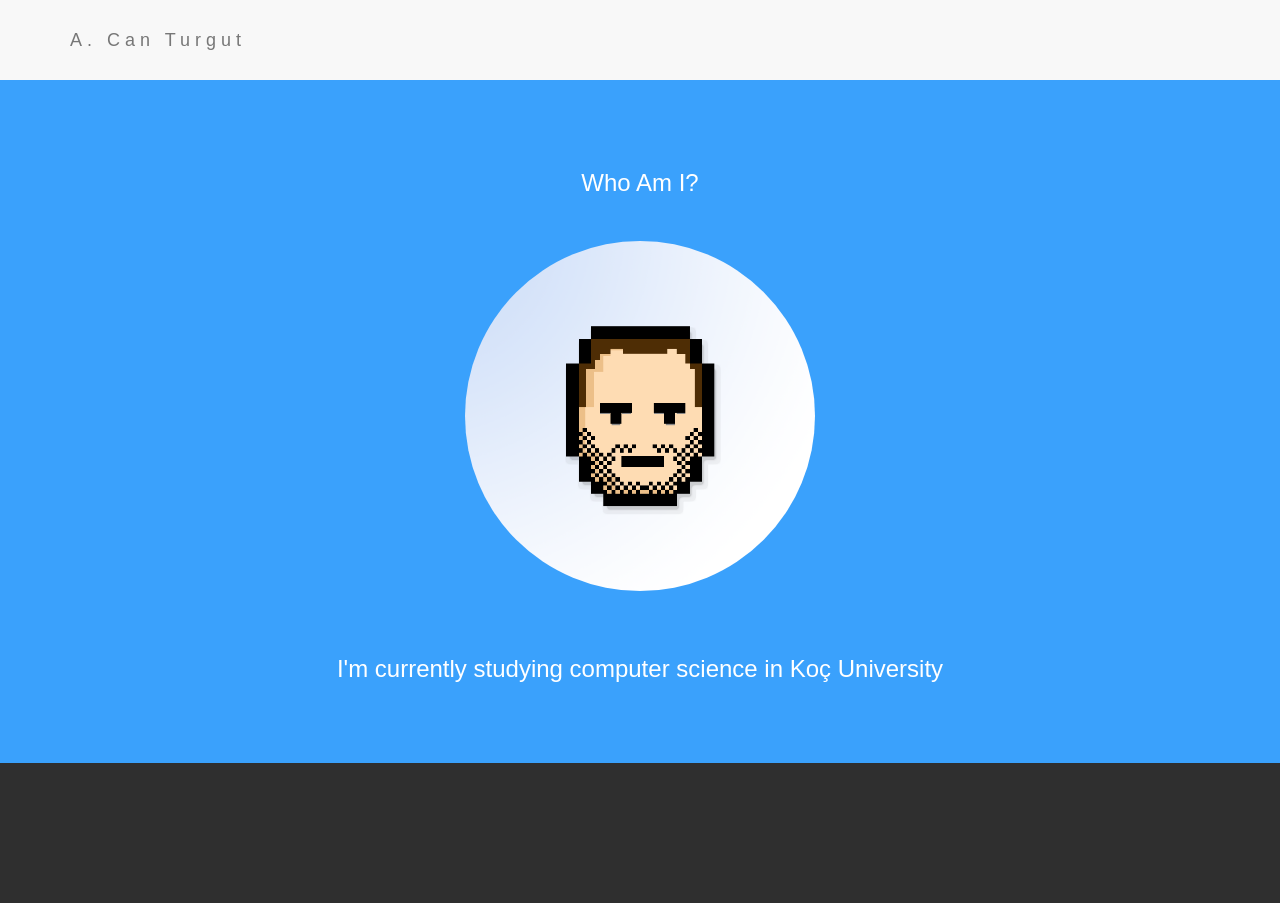
==== index.html @ 88ddf680 "init" ====
<!DOCTYPE html>
<html lang="en">
<head>

  <title>A. Can Turgut</title>
  <meta charset="utf-8">
  <meta name="viewport" content="width=device-width, initial-scale=1">
  <link rel="stylesheet" href="https://maxcdn.bootstrapcdn.com/bootstrap/3.3.7/css/bootstrap.min.css">
  <link rel="stylesheet" href="style.css">
  
  <script src="https://ajax.googleapis.com/ajax/libs/jquery/3.2.1/jquery.min.js"></script>
  <script src="https://maxcdn.bootstrapcdn.com/bootstrap/3.3.7/js/bootstrap.min.js"></script>
</head>
<body>

<nav class="navbar navbar-default">
  <div class="container">
    <div class="navbar-header">
      <button type="button" class="navbar-toggle" data-toggle="collapse" data-target="#myNavbar">
        <span class="icon-bar"></span>
        <span class="icon-bar"></span>
        <span class="icon-bar"></span>
      </button>
      <a class="navbar-brand" href="#">A. Can Turgut</a>
    </div>
    <div class="collapse navbar-collapse" id="myNavbar">
      <ul class="nav navbar-nav navbar-right">

      </ul>
    </div>
  </div>
</nav>


<div class="container-fluid bg-1 text-center">
  <h3 class="margin">Who Am I?</h3>
  <img src="acanturgut.png" class="img-responsive img-circle margin" style="display:inline" alt="Me" width="350" height="350">
  <h3>I'm currently studying computer science in Koç University</h3>
</div>

<footer class="container-fluid bg-4 text-center">

</footer>

</body>
</html>
---- style.css ----
body {

    line-height: 1.8;
    color: #f5f6f7;
}
p {font-size: 16px;}
.margin {margin-bottom: 45px;}
.bg-1 {
    background-color: #3aa1fc;
    color: #ffffff;
}


.bg-3 {
    background-color: #ffffff; /* White */
    color: #555555;
}
.bg-4 {
    background-color: #2f2f2f; /* Black Gray */
    color: #fff;
}
.container-fluid {
    padding-top: 70px;
    padding-bottom: 70px;
}
.navbar {
    padding-top: 15px;
    padding-bottom: 15px;
    border: 0;
    border-radius: 0;
    margin-bottom: 0;
    font-size: 12px;
    letter-spacing: 5px;
}
.navbar-nav  li a:hover {
    color: #3aa1fc !important;
}
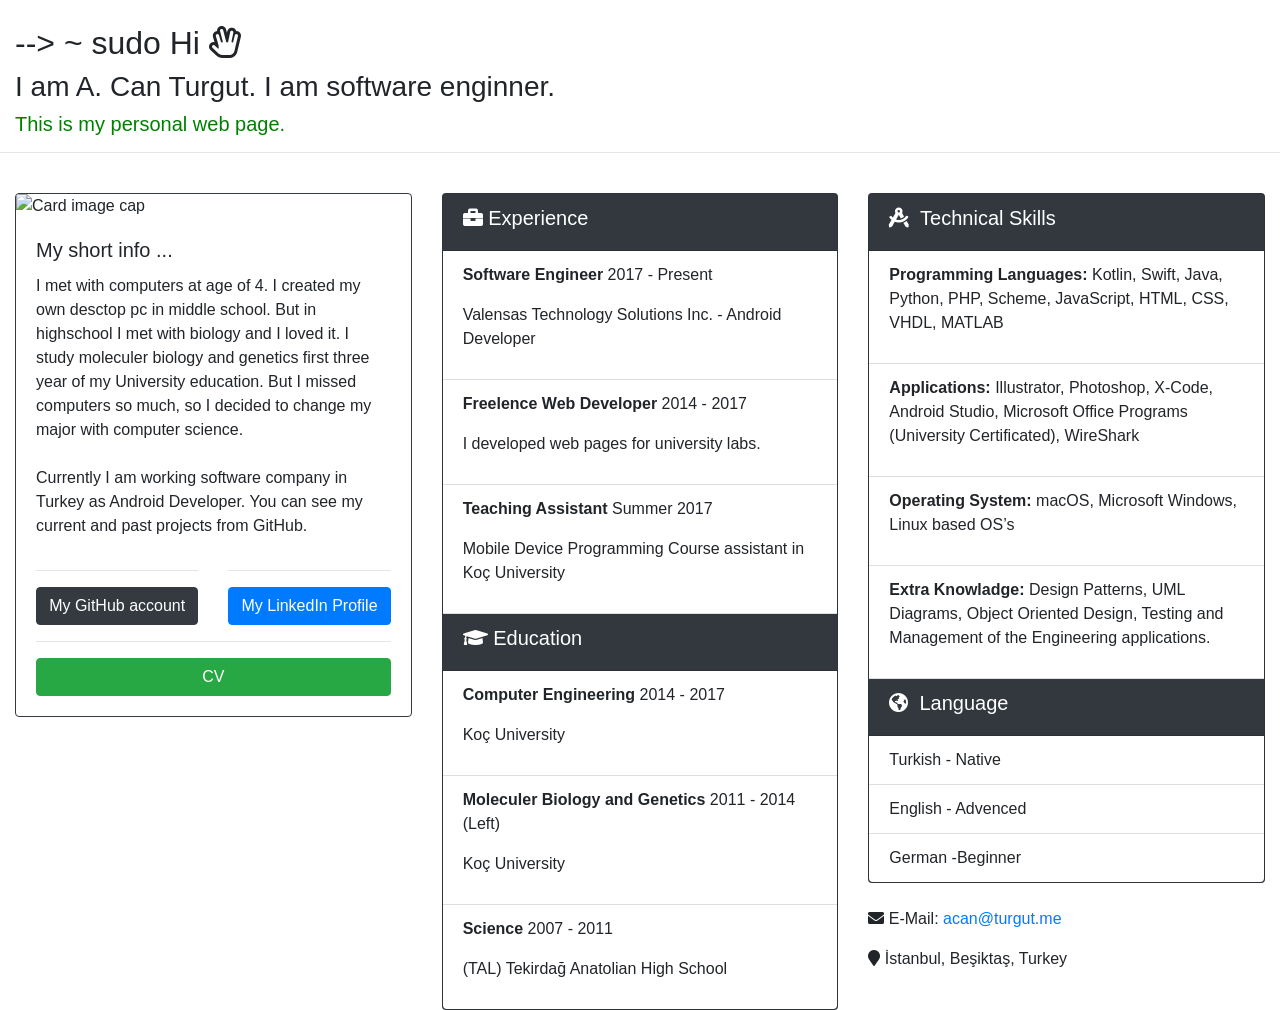
==== commit 1cee6709: "reinstall" ====
--- a/index.html
+++ b/index.html
@@ -1,46 +1,171 @@
-<!DOCTYPE html>
+<!doctype html>
 <html lang="en">
+
 <head>
+    <title>A. Can Turgut</title>
+    <!-- Required meta tags -->
+    <meta charset="utf-8">
+    <meta name="viewport" content="width=device-width, initial-scale=1, shrink-to-fit=no">
 
-  <title>A. Can Turgut</title>
-  <meta charset="utf-8">
-  <meta name="viewport" content="width=device-width, initial-scale=1">
-  <link rel="stylesheet" href="https://maxcdn.bootstrapcdn.com/bootstrap/3.3.7/css/bootstrap.min.css">
-  <link rel="stylesheet" href="style.css">
-  
-  <script src="https://ajax.googleapis.com/ajax/libs/jquery/3.2.1/jquery.min.js"></script>
-  <script src="https://maxcdn.bootstrapcdn.com/bootstrap/3.3.7/js/bootstrap.min.js"></script>
+    <!-- Bootstrap CSS -->
+    <link rel="stylesheet" href="https://stackpath.bootstrapcdn.com/bootstrap/4.1.2/css/bootstrap.min.css" integrity="sha384-Smlep5jCw/wG7hdkwQ/Z5nLIefveQRIY9nfy6xoR1uRYBtpZgI6339F5dgvm/e9B"
+        crossorigin="anonymous">
+
+    <!-- Optional JavaScript -->
+    <!-- jQuery first, then Popper.js, then Bootstrap JS -->
+    <script src="https://code.jquery.com/jquery-3.3.1.slim.min.js" integrity="sha384-q8i/X+965DzO0rT7abK41JStQIAqVgRVzpbzo5smXKp4YfRvH+8abtTE1Pi6jizo"
+        crossorigin="anonymous"></script>
+    <script src="https://cdnjs.cloudflare.com/ajax/libs/popper.js/1.14.3/umd/popper.min.js" integrity="sha384-ZMP7rVo3mIykV+2+9J3UJ46jBk0WLaUAdn689aCwoqbBJiSnjAK/l8WvCWPIPm49"
+        crossorigin="anonymous"></script>
+    <script src="https://stackpath.bootstrapcdn.com/bootstrap/4.1.2/js/bootstrap.min.js" integrity="sha384-o+RDsa0aLu++PJvFqy8fFScvbHFLtbvScb8AjopnFD+iEQ7wo/CG0xlczd+2O/em"
+        crossorigin="anonymous"></script>
+
+    <link rel="stylesheet" href="https://use.fontawesome.com/releases/v5.3.1/css/all.css" integrity="sha384-mzrmE5qonljUremFsqc01SB46JvROS7bZs3IO2EmfFsd15uHvIt+Y8vEf7N7fWAU"
+        crossorigin="anonymous">
 </head>
 <body>
+    <div class="container-fluid">
+        <br>
+        <h2> --> ~ sudo Hi <i class="far fa-hand-spock"></i> </h2>
+        <h3>I am A. Can Turgut. I am software enginner.</h3>
+        <h5 style="color:green">This is my personal web page.</h5>
+    </div>
+    <hr>
+    <div class="container-fluid">
+        <div class="row">
+            <div class="col-sm">
+                <br>
+                <div class="card border-dark ">
+                    <img class="card-img-top" src="source/images/pp.JPG" alt="Card image cap">
+                    <div class="card-body">
+                        <h5 class="card-title">My short info ...</h5>
+                        <p class="card-text">I met with computers at age of 4. I created my own desctop pc in middle school.
+                            But in highschool I met with biology and I loved it. I study moleculer biology and genetics first
+                            three year of my University education. But I missed computers so much, so I decided to change
+                            my major with computer science.
+                            <br>
+                            <br> Currently I am working software company in Turkey as Android Developer. You can see my current
+                            and past projects from GitHub. </p>
+                        </a>
+                        
 
-<nav class="navbar navbar-default">
-  <div class="container">
-    <div class="navbar-header">
-      <button type="button" class="navbar-toggle" data-toggle="collapse" data-target="#myNavbar">
-        <span class="icon-bar"></span>
-        <span class="icon-bar"></span>
-        <span class="icon-bar"></span>
-      </button>
-      <a class="navbar-brand" href="#">A. Can Turgut</a>
-    </div>
-    <div class="collapse navbar-collapse" id="myNavbar">
-      <ul class="nav navbar-nav navbar-right">
-
-      </ul>
-    </div>
-  </div>
-</nav>
+                        <div class="row">
+                            
 
 
-<div class="container-fluid bg-1 text-center">
-  <h3 class="margin">Who Am I?</h3>
-  <img src="acanturgut.png" class="img-responsive img-circle margin" style="display:inline" alt="Me" width="350" height="350">
-  <h3>I'm currently studying computer science in Koç University</h3>
-</div>
+                                <div class="col-sm">
+                                    <center>
+                                        <hr>
+                                        <a target="_blank" href="https://github.com/acanturgut" class="btn btn-dark btn-block">My GitHub account</a>
 
-<footer class="container-fluid bg-4 text-center">
+                                    </center>
+                                </div>
 
-</footer>
 
+                                <div class="col-sm">
+                                    <center>
+                                        <hr>
+                                        <a target="_blank" href="https://www.linkedin.com/in/ahmet-can-turgut-813a7b75/" class="btn btn-primary btn-block">My LinkedIn Profile</a>
+                                    </center>
+                                </div>
+
+                                <div class="col-sm">
+                                        <center>
+                                        <hr>
+                                        <a target="_blank" href="source/documents/cv/ahmet_can_turgut_cv_eng.pdf" class="btn btn-success btn-block">CV</a>
+                                            </center>
+                                    </div>
+                              </div>
+
+                        
+                        
+                        
+                    </div>
+                </div>
+            </div>
+            <div class="col-sm">
+                <br>
+                <div class="card  bg-dark ">
+                    <div class="card-header">
+                        <h5 style="color: white"> <i class="fas fa-briefcase"></i>&nbsp;Experience </h5>
+                    </div>
+                    <ul class="list-group list-group-flush">
+                        <li class="list-group-item">
+                            <p> <b>Software Engineer</b> 2017 - Present </p>
+                            <p>Valensas Technology Solutions Inc. - Android Developer</p>
+                        </li>
+                        <li class="list-group-item">
+                            <p><b>Freelence Web Developer</b> 2014 - 2017 </p>
+                            <p>I developed web pages for university labs.</p>
+                        </li>
+                        <li class="list-group-item">
+                            <p> <b> Teaching Assistant </b> Summer 2017</p>
+                            <p> Mobile Device Programming Course assistant in Koç University</p>
+                        </li>
+                    </ul>
+                    <div class="card-header">
+                        <h5 style="color: white"> <i class="fas fa-graduation-cap"></i>&nbsp;Education </h5>
+                    </div>
+                    <ul class="list-group list-group-flush">
+                        <li class="list-group-item">
+                            <p> <b>Computer Engineering</b> 2014 - 2017 </p>
+                            <p>Koç University</p>
+                        </li>
+                        <li class="list-group-item">
+                            <p><b>Moleculer Biology and Genetics</b> 2011 - 2014 (Left) </p>
+                            <p>Koç University</p>
+                        </li>
+                        <li class="list-group-item">
+                            <p> <b> Science </b> 2007 - 2011</p>
+                            <p> (TAL) Tekirdağ Anatolian High School</p>
+                        </li>
+                    </ul>
+                </div>
+            </div>
+            <div class="col-sm">
+                <br>
+                <div class="card  bg-dark ">
+                    <div class="card-header">
+                        <h5 style="color: white"> <i class="fas fa-drafting-compass"></i> &nbsp;Technical Skills </h5>
+                    </div>
+                    <ul class="list-group list-group-flush">
+                        <li class="list-group-item">
+                            <p> <b>Programming Languages:</b> Kotlin, Swift, Java, Python, PHP, Scheme, JavaScript, HTML,
+                                CSS, VHDL, MATLAB </p>
+                        </li>
+                        <li class="list-group-item">
+                            <p><b>Applications:</b> Illustrator, Photoshop, X-Code, Android Studio, Microsoft Office Programs
+                                (University Certificated), WireShark</p>
+                        </li>
+                        <li class="list-group-item">
+                            <p> <b>Operating System:</b> macOS, Microsoft Windows, Linux based OS’s </p>
+                        </li>
+                        <li class="list-group-item">
+                            <p> <b>Extra Knowladge:</b> Design Patterns, UML Diagrams, Object Oriented Design, Testing and
+                                Management of the Engineering applications. </p>
+                        </li>
+                    </ul>
+                    <div class="card-header">
+                        <h5 style="color: white"> <i class="fas fa-globe-americas"></i> &nbsp;Language </h5>
+                    </div>
+                    <ul class="list-group list-group-flush">
+                        <li class="list-group-item">
+                            Turkish - Native
+                        </li>
+                        <li class="list-group-item">
+                            English - Advenced
+                        </li>
+                        <li class="list-group-item">
+                            German -Beginner
+                        </li>
+                    </ul>
+                </div>
+                <br>
+                <p><i class="fas fa-envelope"></i> E-Mail: <a href="href=" mailto:acan@turgut.me?Subject=Hello%20Can
+                        " target="_top ""> acan@turgut.me </a> </p>
+                <p><i class="fas fa-map-marker"></i> İstanbul, Beşiktaş, Turkey </p>
+            </div>
+        </div>
+    </div>
 </body>
-</html>
+</html>
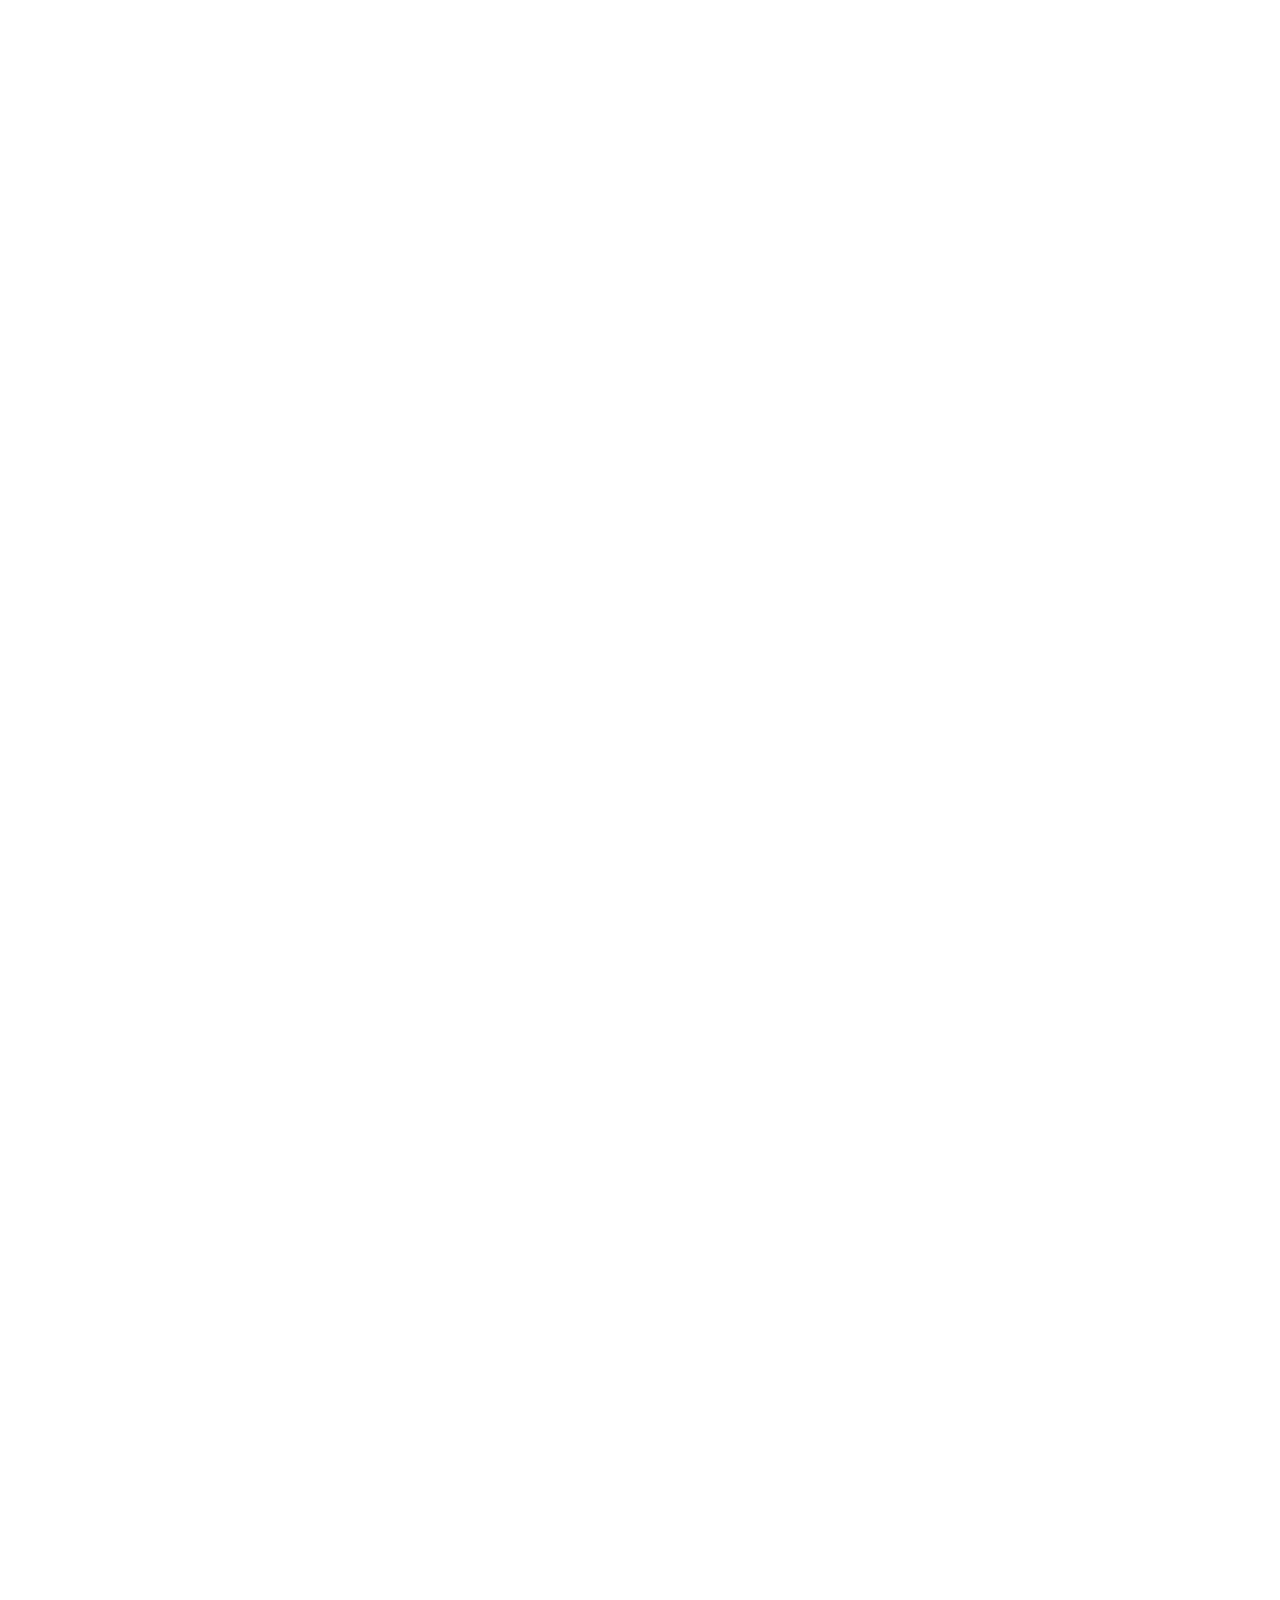
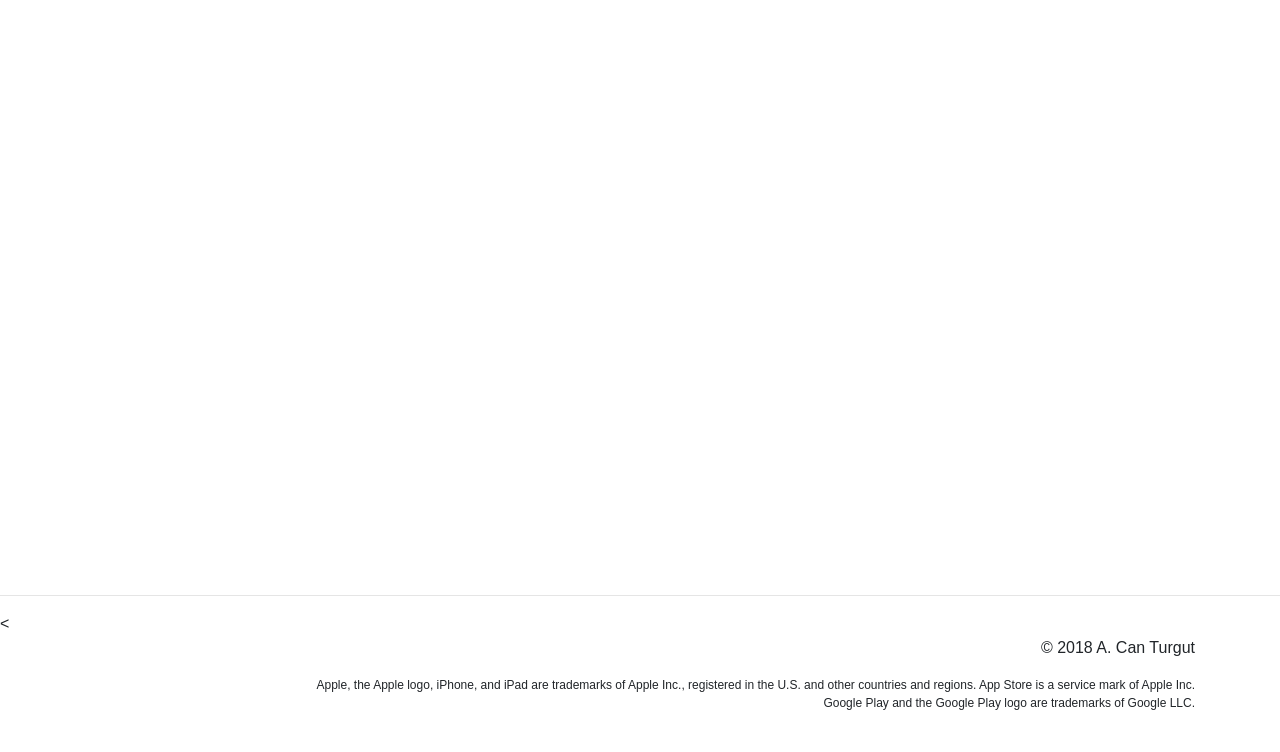
==== commit de4da689: "update" ====
--- a/index.html
+++ b/index.html
@@ -7,14 +7,11 @@
     <meta charset="utf-8">
     <meta name="viewport" content="width=device-width, initial-scale=1, shrink-to-fit=no">
 
-    <!-- Bootstrap CSS -->
     <link rel="stylesheet" href="https://stackpath.bootstrapcdn.com/bootstrap/4.1.2/css/bootstrap.min.css" integrity="sha384-Smlep5jCw/wG7hdkwQ/Z5nLIefveQRIY9nfy6xoR1uRYBtpZgI6339F5dgvm/e9B"
         crossorigin="anonymous">
 
-    <!-- Optional JavaScript -->
-    <!-- jQuery first, then Popper.js, then Bootstrap JS -->
-    <script src="https://code.jquery.com/jquery-3.3.1.slim.min.js" integrity="sha384-q8i/X+965DzO0rT7abK41JStQIAqVgRVzpbzo5smXKp4YfRvH+8abtTE1Pi6jizo"
-        crossorigin="anonymous"></script>
+    <script src="source/js/external_libraries/typed.min.js"></script>
+
     <script src="https://cdnjs.cloudflare.com/ajax/libs/popper.js/1.14.3/umd/popper.min.js" integrity="sha384-ZMP7rVo3mIykV+2+9J3UJ46jBk0WLaUAdn689aCwoqbBJiSnjAK/l8WvCWPIPm49"
         crossorigin="anonymous"></script>
     <script src="https://stackpath.bootstrapcdn.com/bootstrap/4.1.2/js/bootstrap.min.js" integrity="sha384-o+RDsa0aLu++PJvFqy8fFScvbHFLtbvScb8AjopnFD+iEQ7wo/CG0xlczd+2O/em"
@@ -22,68 +19,174 @@
 
     <link rel="stylesheet" href="https://use.fontawesome.com/releases/v5.3.1/css/all.css" integrity="sha384-mzrmE5qonljUremFsqc01SB46JvROS7bZs3IO2EmfFsd15uHvIt+Y8vEf7N7fWAU"
         crossorigin="anonymous">
+
+    <script src="https://code.jquery.com/jquery-3.3.1.slim.min.js" integrity="sha384-q8i/X+965DzO0rT7abK41JStQIAqVgRVzpbzo5smXKp4YfRvH+8abtTE1Pi6jizo"
+        crossorigin="anonymous"></script>
 </head>
+
 <body>
     <div class="container-fluid">
         <br>
-        <h2> --> ~ sudo Hi <i class="far fa-hand-spock"></i> </h2>
-        <h3>I am A. Can Turgut. I am software enginner.</h3>
-        <h5 style="color:green">This is my personal web page.</h5>
+        <a style="font-size: 30px" class="terminalist"></a>
+        <hr style="visibility: hidden" id="sub-content0">
+        <div class="row">
+            <div class="col-md">
+                <a style="font-size: 40px" class="terminalist2"></a>
+                <h5 style="visibility: hidden" id="sub-content1" style="color:green">This is my personal web page</h5>
+                <br>
+            </div>
+            <div class="col-md">
+                <div style="visibility: hidden" class="float-right" id="sub-content2">
+                    <p><i class="fas fa-envelope"></i> E-Mail: <a href="mailto:acan@turgut.me?Subject=Hello%20Can" target="_top">
+                        acan@turgut.me </a> </p>
+                    <p><i class="fas fa-map-marker"></i> İstanbul, Beşiktaş, Turkey </p>
+
+                </div>
+            </div>
+        </div>
+
     </div>
-    <hr>
-    <div class="container-fluid">
+
+    <div style="visibility: hidden" class="container-fluid" id="main-content">
+
+        <hr>
         <div class="row">
-            <div class="col-sm">
+            <div class="col-md">
                 <br>
                 <div class="card border-dark ">
                     <img class="card-img-top" src="source/images/pp.JPG" alt="Card image cap">
                     <div class="card-body">
-                        <h5 class="card-title">My short info ...</h5>
-                        <p class="card-text">I met with computers at age of 4. I created my own desctop pc in middle school.
-                            But in highschool I met with biology and I loved it. I study moleculer biology and genetics first
-                            three year of my University education. But I missed computers so much, so I decided to change
-                            my major with computer science.
-                            <br>
-                            <br> Currently I am working software company in Turkey as Android Developer. You can see my current
-                            and past projects from GitHub. </p>
+                        <h5 class="card-title">Here is my short info..</h5>
+                        <p class="card-text">
+                            I always have an interest in computers. I met with computers at the age of 4. I built myself a desktop personal computer
+                            at the age of 13. But in high school, I met biology and I loved it. I study molecular biology
+                            and genetics at first and studied until the end of the third year of my University education.
+                            But my passion for computer technologies was remarkable, even then I decided to start over computer
+                            engineering and changed my major.
+                            <br><br>While I was about to finish university, I developed testicular self-examination mobile
+                            application as an interdisciplinary project between medicine and information technologies. This
+                            project aims to create awareness about testicular cancer.
+                            <br><br>Today, this project is an ongoing TUBITAK (Scientific and Technological Research Council
+                            of Turkey) project.
+                            <br><br> You can find project details from <a href="https://testissagligi.ku.edu.tr"> here</a>.
+                            <br><br>Currently, I am working at the software company which is Valensas Computer Solutions
+                            Inc., as a mobile application developer.
+                            <br><br>Here you may find my current and past projects at my GitHub account.
+                        </p>
                         </a>
-                        
-
                         <div class="row">
-                            
-
-
-                                <div class="col-sm">
-                                    <center>
-                                        <hr>
-                                        <a target="_blank" href="https://github.com/acanturgut" class="btn btn-dark btn-block">My GitHub account</a>
-
-                                    </center>
-                                </div>
-
-
-                                <div class="col-sm">
-                                    <center>
-                                        <hr>
-                                        <a target="_blank" href="https://www.linkedin.com/in/ahmet-can-turgut-813a7b75/" class="btn btn-primary btn-block">My LinkedIn Profile</a>
-                                    </center>
-                                </div>
-
-                                <div class="col-sm">
-                                        <center>
-                                        <hr>
-                                        <a target="_blank" href="source/documents/cv/ahmet_can_turgut_cv_eng.pdf" class="btn btn-success btn-block">CV</a>
-                                            </center>
-                                    </div>
-                              </div>
-
-                        
-                        
-                        
-                    </div>
-                </div>
-            </div>
-            <div class="col-sm">
+                            <div class="col-sm">
+                                <center>
+                                    <hr>
+                                    <a target="_blank" href="https://github.com/acanturgut" class="btn btn-dark btn-block">My
+                                        GitHub Account</a>
+                                </center>
+                            </div>
+                            <div class="col-sm">
+                                <center>
+                                    <hr>
+                                    <a target="_blank" href="https://www.linkedin.com/in/ahmet-can-turgut-813a7b75/" class="btn btn-secondary btn-block">My
+                                        LinkedIn Profile</a>
+                                </center>
+                            </div>
+                            <div class="col-sm">
+                                <center>
+                                    <hr>
+                                    <a target="_blank" href="source/documents/cv/ahmet_can_turgut_cv_eng.pdf" class="btn btn-dark btn-block">My CV</a>
+                                </center>
+                            </div>
+                        </div>
+                    </div>
+                </div>
+            </div>
+            <div class="col-md">
+                <br>
+                <div class="card  bg-dark ">
+                    <div class="card-header">
+                        <h5 style="color: white"> <i class="fas fa-graduation-cap"></i>&nbsp;Education </h5>
+                    </div>
+                    <ul class="list-group list-group-flush">
+                        <li class="list-group-item">
+                            <p> <b>Computer Engineering</b> 2014 - 2017 </p>
+                            <p>Koç University, Bachelor of Science</p>
+                        </li>
+                        <li class="list-group-item">
+                            <p><b>Moleculer Biology and Genetics</b> 2011 - 2014 (Left) </p>
+                            <p>Koç University</p>
+                        </li>
+                        <li class="list-group-item">
+                            <p> <b> Science </b> 2007 - 2011</p>
+                            <p> (TAL) Tekirdağ Anatolian High School</p>
+                        </li>
+                    </ul>
+                </div>
+                <br>
+                <div class="card  bg-dark ">
+                    <div class="card-header">
+                        <h5 style="color: white"> <i class="fas fa-project-diagram"></i>&nbsp;Selected Projects </h5>
+                    </div>
+                    <ul class="list-group list-group-flush">
+                            <li class="list-group-item">
+
+                                   
+
+                                    <p><b>Rasyonel App - Rasyonel</b> 2018</p>
+
+                                    
+
+                                    <img style="border: solid 1px; border-radius: 16px 16px 16px 16px;" height="100" src="source/images/rasyonel_brand.png">
+
+                                    <br>
+                                    <br>
+
+                                    <p>Purpose of this project is creating tracking application for Turkish multiple choice exams.
+                                        <br><br>
+                                            **This app was honored as 1st educational top paid app in App store and Google Play Store at October 2018.
+                                    </p>
+
+                                    <p>For project web site click <a href="https://rasyonelapp.com"> here</a> </p>
+
+                                    <a href="https://itunes.apple.com/tr/app/rasyonel/id1435733479?mt=8">
+                                        <input height="40" type="image" src="source/images/app_store_logo.png"/>
+                                    </a>
+                                    <a href="https://play.google.com/store/apps/details?id=rasyonel.android.rasyonel.com.rasyonel">
+                                        <input height="40" type="image" src="source/images/google_play_store_logo.png"/>
+                                    </a>
+
+                                </li>
+                        <li class="list-group-item">
+                            <p><b>TFXTarget​ - Valensas Technology Solutions Inc.</b> 2017 </p>
+                            <p>TFXTARGET is designed to make your foreign exchange and precious metal trades in a most comfortable
+                                way. The application has many functions which enables simultaneous monitoring and trading
+                                of world foreign exchange and precious metals such as Gold and silver for 5 days and 24 hours.
+                                You can place orders in the currency you specify, or you can do instant trades with market
+                                rates. I worked in this project as an Android developer.
+                            </p>
+                        </li>
+                        <li class="list-group-item">
+                            <p><b>Testisim​ - Koç University </b> Spring 2017</p>
+
+                            <img style="border: solid 1px; border-radius: 16px 16px 16px 16px;" height="100" src="source/images/testisim_brand.png">
+
+<br><br>
+
+                            <p>This project aims to development of web and mobile environment for man health care which targets
+                                to make awareness about testicular cancer. With this platform, users can control themselves
+                                to determine if they have any symptoms regarding their genital areas. They will be asked
+                                to do some Testicular self-examination periodically, and they will be warned via different
+                                channels such as push-notifications, e-mails... etc. Additionally, they may be advised a
+                                doctor visit with showing closest medical care centers. This project also provides user interface
+                                for the doctors for submitting their latest researches or announcements. Users can fallow
+                                latest news about testicular cancer related topics. This project will be developed for mobile
+                                android and iOS devices and web platforms. In this project both user interface side and server
+                                side will be implemented.</p>
+
+                              <p> You can access project web site from<a href="https://testissagligi.ku.edu.tr"> here</a>. </p> 
+                        </li>
+                    </ul>
+                </div>
+            </div>
+            <div class="col-md">
                 <br>
                 <div class="card  bg-dark ">
                     <div class="card-header">
@@ -103,26 +206,7 @@
                             <p> Mobile Device Programming Course assistant in Koç University</p>
                         </li>
                     </ul>
-                    <div class="card-header">
-                        <h5 style="color: white"> <i class="fas fa-graduation-cap"></i>&nbsp;Education </h5>
-                    </div>
-                    <ul class="list-group list-group-flush">
-                        <li class="list-group-item">
-                            <p> <b>Computer Engineering</b> 2014 - 2017 </p>
-                            <p>Koç University</p>
-                        </li>
-                        <li class="list-group-item">
-                            <p><b>Moleculer Biology and Genetics</b> 2011 - 2014 (Left) </p>
-                            <p>Koç University</p>
-                        </li>
-                        <li class="list-group-item">
-                            <p> <b> Science </b> 2007 - 2011</p>
-                            <p> (TAL) Tekirdağ Anatolian High School</p>
-                        </li>
-                    </ul>
-                </div>
-            </div>
-            <div class="col-sm">
+                </div>
                 <br>
                 <div class="card  bg-dark ">
                     <div class="card-header">
@@ -142,9 +226,17 @@
                         </li>
                         <li class="list-group-item">
                             <p> <b>Extra Knowladge:</b> Design Patterns, UML Diagrams, Object Oriented Design, Testing and
-                                Management of the Engineering applications. </p>
-                        </li>
-                    </ul>
+                                Management of Engineering applications. </p>
+                        </li>
+                        <li class="list-group-item">
+                            <p> <b>Android Development:</b> Design Patterns (MVP, MVVM, MVC), Retrofit, Dagger 2, EventBus,
+                                Android Animations, Testing</p>
+                        </li>
+                    </ul>
+                </div>
+                <br>
+                <div class="card  bg-dark ">
+
                     <div class="card-header">
                         <h5 style="color: white"> <i class="fas fa-globe-americas"></i> &nbsp;Language </h5>
                     </div>
@@ -153,19 +245,58 @@
                             Turkish - Native
                         </li>
                         <li class="list-group-item">
-                            English - Advenced
-                        </li>
-                        <li class="list-group-item">
-                            German -Beginner
-                        </li>
-                    </ul>
-                </div>
-                <br>
-                <p><i class="fas fa-envelope"></i> E-Mail: <a href="href=" mailto:acan@turgut.me?Subject=Hello%20Can
-                        " target="_top ""> acan@turgut.me </a> </p>
-                <p><i class="fas fa-map-marker"></i> İstanbul, Beşiktaş, Turkey </p>
+                            English - Advanced
+                        </li>
+                        <li class="list-group-item">
+                            German - Beginner
+                        </li>
+                    </ul>
+                </div>
             </div>
         </div>
     </div>
+    <br>
+    <hr>
+<<div class="container">
+
+        <p align="right"> © 2018 A. Can Turgut</p>
+
+        <p align="right" style="font-size: 12px">Apple, the Apple logo, iPhone, and iPad are trademarks of Apple Inc., registered in the U.S. and other countries and regions. App Store is a service mark of Apple Inc.
+                <br>
+                            Google Play and the Google Play logo are trademarks of Google LLC.</p>
+                  
+</div>
+
+    <br>
 </body>
+
+<script type="text/javascript">
+
+    var options = {
+        strings: ["--> ~ sudo Hi", "<i class='far fa-hand-spock'></i>"],
+        typeSpeed: 60,
+
+        onComplete: (self) => {
+
+            document.getElementById("sub-content0").style.visibility = "visible";
+            document.getElementById("sub-content1").style.visibility = "visible";
+            document.getElementById("sub-content2").style.visibility = "visible";
+            document.getElementById("main-content").style.visibility = "visible";
+            
+            var options2 = {
+                strings: ["I am A. Can Turgut.", "I am a software engineer.", "A. Can Turgut"],
+                typeSpeed: 60,
+                onComplete: (self) => {
+                    
+                }
+            }
+
+            var typed2 = new Typed(".terminalist2", options2);
+        }
+    }
+
+    var typed = new Typed(".terminalist", options);
+
+</script>
+
 </html>
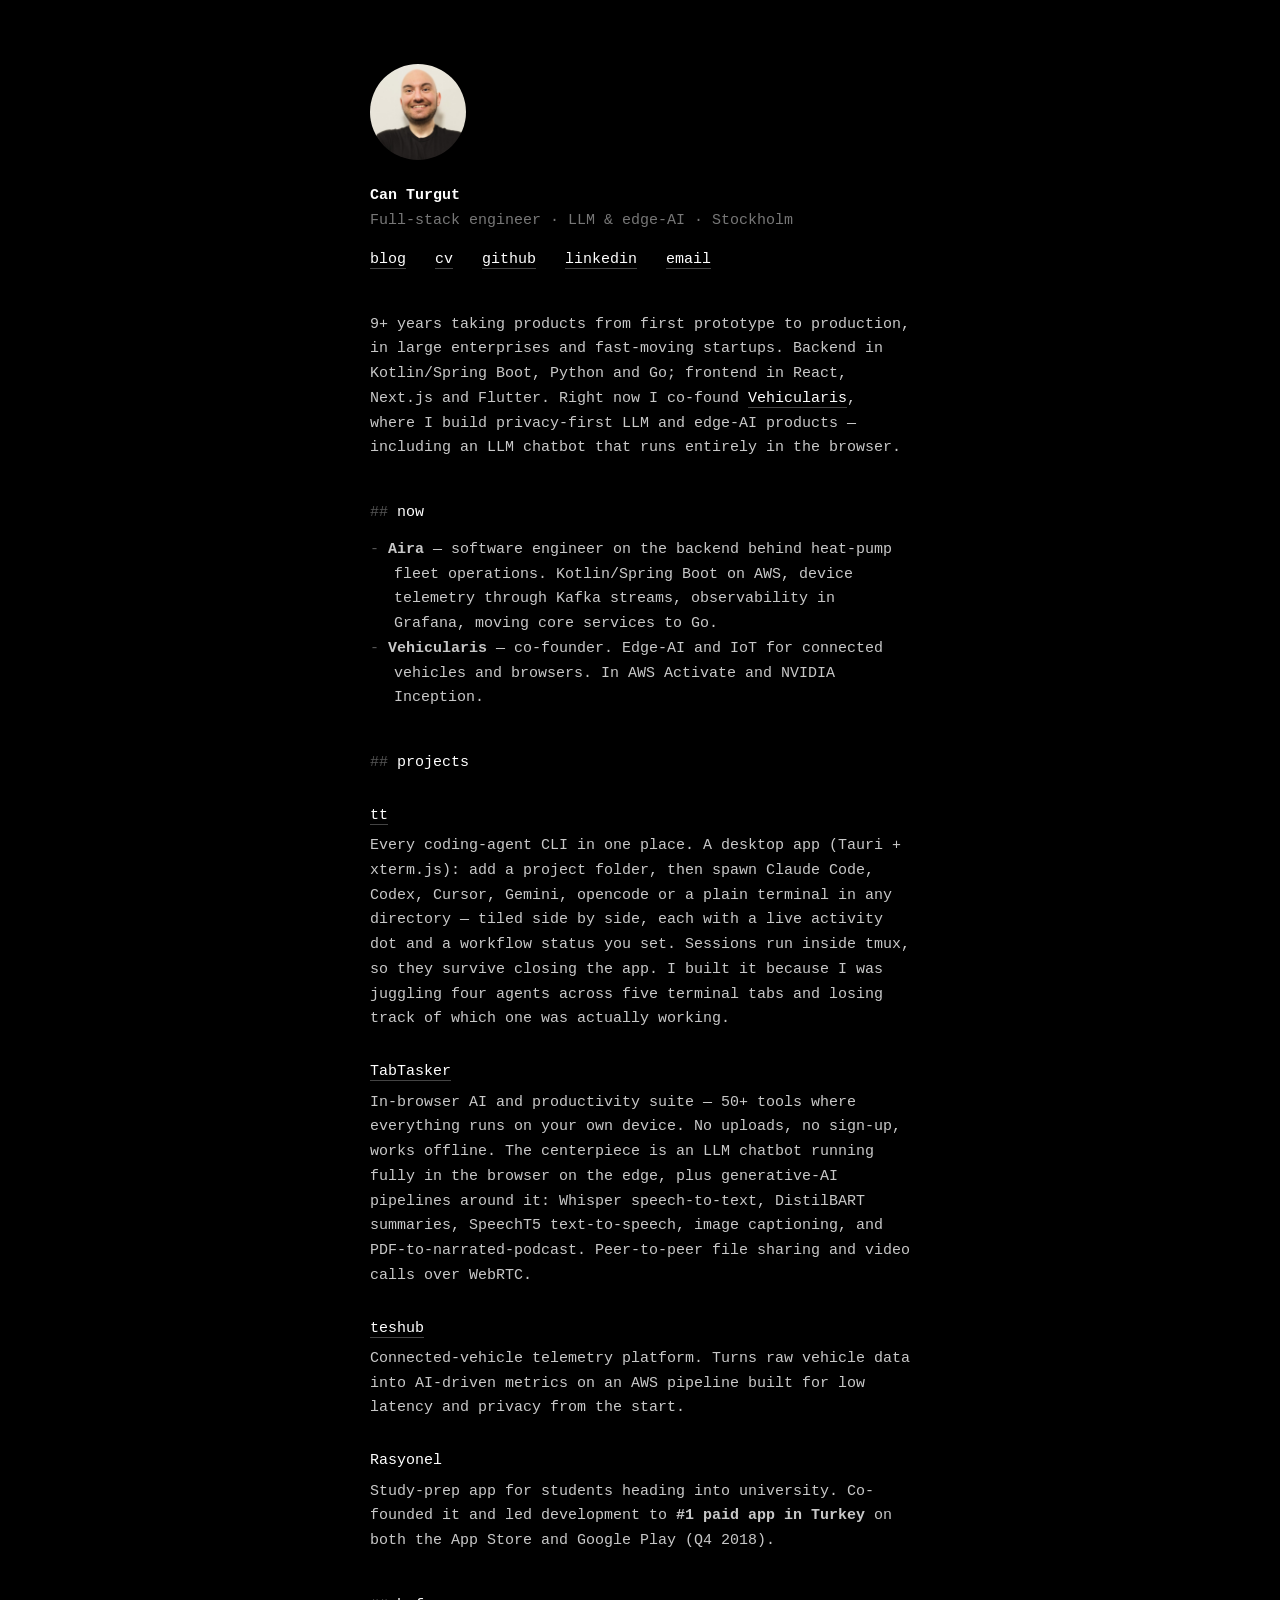
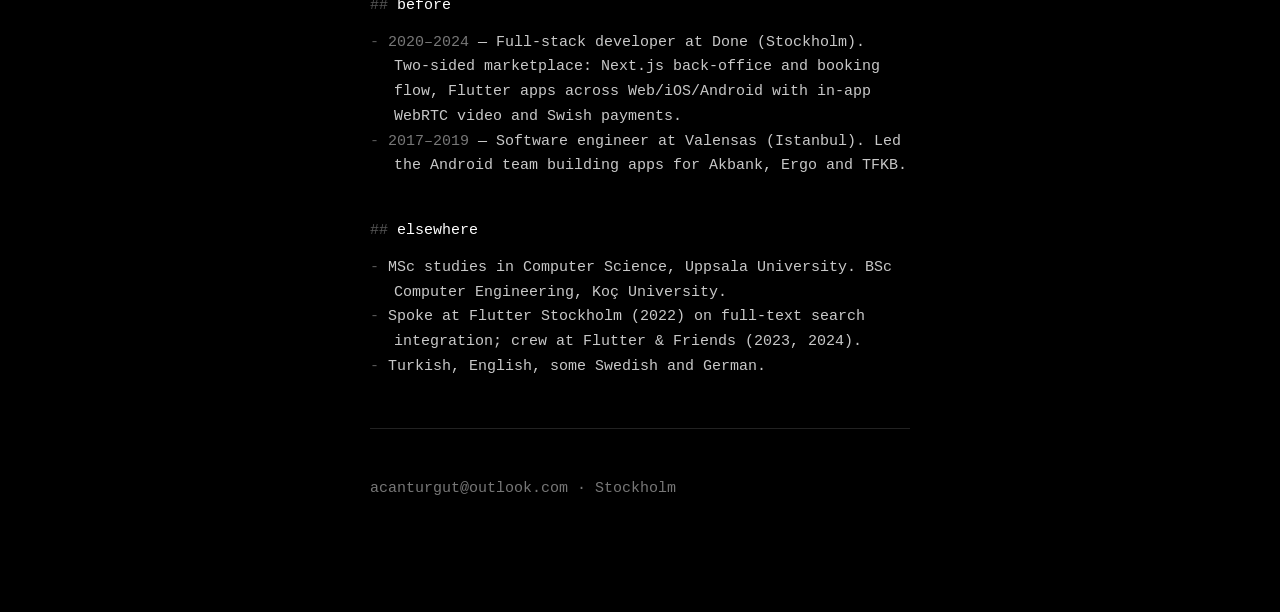
==== commit d8cb392d: "Rebuild site: minimal black/mono, add blog Remove the old site (typed.js widget page, 1.9MB widgets." ====
--- a/index.html
+++ b/index.html
@@ -1,302 +1,101 @@
 <!doctype html>
 <html lang="en">
+<head>
+<meta charset="utf-8">
+<meta name="viewport" content="width=device-width, initial-scale=1">
+<title>Can Turgut</title>
+<meta name="description" content="Full-stack engineer in Stockholm. LLM and edge-AI products, prototype to production.">
+<link rel="stylesheet" href="style.css">
+</head>
+<body>
 
-<head>
-    <title>A. Can Turgut</title>
-    <!-- Required meta tags -->
-    <meta charset="utf-8">
-    <meta name="viewport" content="width=device-width, initial-scale=1, shrink-to-fit=no">
+<img class="me" src="me.png" alt="Can Turgut">
 
-    <link rel="stylesheet" href="https://stackpath.bootstrapcdn.com/bootstrap/4.1.2/css/bootstrap.min.css" integrity="sha384-Smlep5jCw/wG7hdkwQ/Z5nLIefveQRIY9nfy6xoR1uRYBtpZgI6339F5dgvm/e9B"
-        crossorigin="anonymous">
+<h1>Can Turgut</h1>
+<p class="dim">Full-stack engineer &middot; LLM &amp; edge-AI &middot; Stockholm</p>
 
-    <script src="source/js/external_libraries/typed.min.js"></script>
+<nav>
+  <a href="blog.html">blog</a>
+  <a href="cv.pdf">cv</a>
+  <a href="https://github.com/acanturgut">github</a>
+  <a href="https://linkedin.com/in/a-can-turgut">linkedin</a>
+  <a href="mailto:acanturgut@outlook.com">email</a>
+</nav>
 
-    <script src="https://cdnjs.cloudflare.com/ajax/libs/popper.js/1.14.3/umd/popper.min.js" integrity="sha384-ZMP7rVo3mIykV+2+9J3UJ46jBk0WLaUAdn689aCwoqbBJiSnjAK/l8WvCWPIPm49"
-        crossorigin="anonymous"></script>
-    <script src="https://stackpath.bootstrapcdn.com/bootstrap/4.1.2/js/bootstrap.min.js" integrity="sha384-o+RDsa0aLu++PJvFqy8fFScvbHFLtbvScb8AjopnFD+iEQ7wo/CG0xlczd+2O/em"
-        crossorigin="anonymous"></script>
+<p>
+9+ years taking products from first prototype to production, in large
+enterprises and fast-moving startups. Backend in Kotlin/Spring Boot, Python and
+Go; frontend in React, Next.js and Flutter. Right now I co-found
+<a href="https://vehicularis.com">Vehicularis</a>, where I build privacy-first
+LLM and edge-AI products &mdash; including an LLM chatbot that runs entirely in
+the browser.
+</p>
 
-    <link rel="stylesheet" href="https://use.fontawesome.com/releases/v5.3.1/css/all.css" integrity="sha384-mzrmE5qonljUremFsqc01SB46JvROS7bZs3IO2EmfFsd15uHvIt+Y8vEf7N7fWAU"
-        crossorigin="anonymous">
+<h2>now</h2>
+<ul>
+  <li><strong>Aira</strong> &mdash; software engineer on the backend behind
+      heat-pump fleet operations. Kotlin/Spring Boot on AWS, device telemetry
+      through Kafka streams, observability in Grafana, moving core services to Go.</li>
+  <li><strong>Vehicularis</strong> &mdash; co-founder. Edge-AI and IoT for
+      connected vehicles and browsers. In AWS Activate and NVIDIA Inception.</li>
+</ul>
 
-    <script src="https://code.jquery.com/jquery-3.3.1.slim.min.js" integrity="sha384-q8i/X+965DzO0rT7abK41JStQIAqVgRVzpbzo5smXKp4YfRvH+8abtTE1Pi6jizo"
-        crossorigin="anonymous"></script>
-</head>
+<h2>projects</h2>
 
-<body>
-    <div class="container-fluid">
-        <br>
-        <a style="font-size: 30px" class="terminalist"></a>
-        <hr style="visibility: hidden" id="sub-content0">
-        <div class="row">
-            <div class="col-md">
-                <a style="font-size: 40px" class="terminalist2"></a>
-                <h5 style="visibility: hidden" id="sub-content1" style="color:green">This is my personal web page</h5>
-                <br>
-            </div>
-            <div class="col-md">
-                <div style="visibility: hidden" class="float-right" id="sub-content2">
-                    <p><i class="fas fa-envelope"></i> E-Mail: <a href="mailto:acan@turgut.me?Subject=Hello%20Can" target="_top">
-                        acan@turgut.me </a> </p>
-                    <p><i class="fas fa-map-marker"></i> İstanbul, Beşiktaş, Turkey </p>
+<h3><a href="https://github.com/acanturgut/tt">tt</a></h3>
+<p>
+Every coding-agent CLI in one place. A desktop app (Tauri + xterm.js): add a
+project folder, then spawn Claude Code, Codex, Cursor, Gemini, opencode or a
+plain terminal in any directory &mdash; tiled side by side, each with a live
+activity dot and a workflow status you set. Sessions run inside tmux, so they
+survive closing the app. I built it because I was juggling four agents across
+five terminal tabs and losing track of which one was actually working.
+</p>
 
-                </div>
-            </div>
-        </div>
+<h3><a href="https://tabtasker.com">TabTasker</a></h3>
+<p>
+In-browser AI and productivity suite &mdash; 50+ tools where everything runs on
+your own device. No uploads, no sign-up, works offline. The centerpiece is an
+LLM chatbot running fully in the browser on the edge, plus generative-AI
+pipelines around it: Whisper speech-to-text, DistilBART summaries, SpeechT5
+text-to-speech, image captioning, and PDF-to-narrated-podcast. Peer-to-peer file
+sharing and video calls over WebRTC.
+</p>
 
-    </div>
+<h3><a href="https://teshub.app">teshub</a></h3>
+<p>
+Connected-vehicle telemetry platform. Turns raw vehicle data into AI-driven
+metrics on an AWS pipeline built for low latency and privacy from the start.
+</p>
 
-    <div style="visibility: hidden" class="container-fluid" id="main-content">
+<h3>Rasyonel</h3>
+<p>
+Study-prep app for students heading into university. Co-founded it and led
+development to <strong>#1 paid app in Turkey</strong> on both the App Store and
+Google Play (Q4 2018).
+</p>
 
-        <hr>
-        <div class="row">
-            <div class="col-md">
-                <br>
-                <div class="card border-dark ">
-                    <img class="card-img-top" src="source/images/pp.JPG" alt="Card image cap">
-                    <div class="card-body">
-                        <h5 class="card-title">Here is my short info..</h5>
-                        <p class="card-text">
-                            I always have an interest in computers. I met with computers at the age of 4. I built myself a desktop personal computer
-                            at the age of 13. But in high school, I met biology and I loved it. I study molecular biology
-                            and genetics at first and studied until the end of the third year of my University education.
-                            But my passion for computer technologies was remarkable, even then I decided to start over computer
-                            engineering and changed my major.
-                            <br><br>While I was about to finish university, I developed testicular self-examination mobile
-                            application as an interdisciplinary project between medicine and information technologies. This
-                            project aims to create awareness about testicular cancer.
-                            <br><br>Today, this project is an ongoing TUBITAK (Scientific and Technological Research Council
-                            of Turkey) project.
-                            <br><br> You can find project details from <a href="https://testissagligi.ku.edu.tr"> here</a>.
-                            <br><br>Currently, I am working at the software company which is Valensas Computer Solutions
-                            Inc., as a mobile application developer.
-                            <br><br>Here you may find my current and past projects at my GitHub account.
-                        </p>
-                        </a>
-                        <div class="row">
-                            <div class="col-sm">
-                                <center>
-                                    <hr>
-                                    <a target="_blank" href="https://github.com/acanturgut" class="btn btn-dark btn-block">My
-                                        GitHub Account</a>
-                                </center>
-                            </div>
-                            <div class="col-sm">
-                                <center>
-                                    <hr>
-                                    <a target="_blank" href="https://www.linkedin.com/in/ahmet-can-turgut-813a7b75/" class="btn btn-secondary btn-block">My
-                                        LinkedIn Profile</a>
-                                </center>
-                            </div>
-                            <div class="col-sm">
-                                <center>
-                                    <hr>
-                                    <a target="_blank" href="source/documents/cv/ahmet_can_turgut_cv_eng.pdf" class="btn btn-dark btn-block">My CV</a>
-                                </center>
-                            </div>
-                        </div>
-                    </div>
-                </div>
-            </div>
-            <div class="col-md">
-                <br>
-                <div class="card  bg-dark ">
-                    <div class="card-header">
-                        <h5 style="color: white"> <i class="fas fa-graduation-cap"></i>&nbsp;Education </h5>
-                    </div>
-                    <ul class="list-group list-group-flush">
-                        <li class="list-group-item">
-                            <p> <b>Computer Engineering</b> 2014 - 2017 </p>
-                            <p>Koç University, Bachelor of Science</p>
-                        </li>
-                        <li class="list-group-item">
-                            <p><b>Moleculer Biology and Genetics</b> 2011 - 2014 (Left) </p>
-                            <p>Koç University</p>
-                        </li>
-                        <li class="list-group-item">
-                            <p> <b> Science </b> 2007 - 2011</p>
-                            <p> (TAL) Tekirdağ Anatolian High School</p>
-                        </li>
-                    </ul>
-                </div>
-                <br>
-                <div class="card  bg-dark ">
-                    <div class="card-header">
-                        <h5 style="color: white"> <i class="fas fa-project-diagram"></i>&nbsp;Selected Projects </h5>
-                    </div>
-                    <ul class="list-group list-group-flush">
-                            <li class="list-group-item">
+<h2>before</h2>
+<ul>
+  <li><span class="dim">2020&ndash;2024</span> &mdash; Full-stack developer at Done
+      (Stockholm). Two-sided marketplace: Next.js back-office and booking flow,
+      Flutter apps across Web/iOS/Android with in-app WebRTC video and Swish payments.</li>
+  <li><span class="dim">2017&ndash;2019</span> &mdash; Software engineer at Valensas
+      (Istanbul). Led the Android team building apps for Akbank, Ergo and TFKB.</li>
+</ul>
 
-                                   
+<h2>elsewhere</h2>
+<ul>
+  <li>MSc studies in Computer Science, Uppsala University. BSc Computer
+      Engineering, Ko&ccedil; University.</li>
+  <li>Spoke at Flutter Stockholm (2022) on full-text search integration; crew at
+      Flutter &amp; Friends (2023, 2024).</li>
+  <li>Turkish, English, some Swedish and German.</li>
+</ul>
 
-                                    <p><b>Rasyonel App - Rasyonel</b> 2018</p>
+<hr>
 
-                                    
+<p class="dim">acanturgut@outlook.com &middot; Stockholm</p>
 
-                                    <img style="border: solid 1px; border-radius: 16px 16px 16px 16px;" height="100" src="source/images/rasyonel_brand.png">
-
-                                    <br>
-                                    <br>
-
-                                    <p>Purpose of this project is creating tracking application for Turkish multiple choice exams.
-                                        <br><br>
-                                            **This app was honored as 1st educational top paid app in App store and Google Play Store at October 2018.
-                                    </p>
-
-                                    <p>For project web site click <a href="https://rasyonelapp.com"> here</a> </p>
-
-                                    <a href="https://itunes.apple.com/tr/app/rasyonel/id1435733479?mt=8">
-                                        <input height="40" type="image" src="source/images/app_store_logo.png"/>
-                                    </a>
-                                    <a href="https://play.google.com/store/apps/details?id=rasyonel.android.rasyonel.com.rasyonel">
-                                        <input height="40" type="image" src="source/images/google_play_store_logo.png"/>
-                                    </a>
-
-                                </li>
-                        <li class="list-group-item">
-                            <p><b>TFXTarget​ - Valensas Technology Solutions Inc.</b> 2017 </p>
-                            <p>TFXTARGET is designed to make your foreign exchange and precious metal trades in a most comfortable
-                                way. The application has many functions which enables simultaneous monitoring and trading
-                                of world foreign exchange and precious metals such as Gold and silver for 5 days and 24 hours.
-                                You can place orders in the currency you specify, or you can do instant trades with market
-                                rates. I worked in this project as an Android developer.
-                            </p>
-                        </li>
-                        <li class="list-group-item">
-                            <p><b>Testisim​ - Koç University </b> Spring 2017</p>
-
-                            <img style="border: solid 1px; border-radius: 16px 16px 16px 16px;" height="100" src="source/images/testisim_brand.png">
-
-<br><br>
-
-                            <p>This project aims to development of web and mobile environment for man health care which targets
-                                to make awareness about testicular cancer. With this platform, users can control themselves
-                                to determine if they have any symptoms regarding their genital areas. They will be asked
-                                to do some Testicular self-examination periodically, and they will be warned via different
-                                channels such as push-notifications, e-mails... etc. Additionally, they may be advised a
-                                doctor visit with showing closest medical care centers. This project also provides user interface
-                                for the doctors for submitting their latest researches or announcements. Users can fallow
-                                latest news about testicular cancer related topics. This project will be developed for mobile
-                                android and iOS devices and web platforms. In this project both user interface side and server
-                                side will be implemented.</p>
-
-                              <p> You can access project web site from<a href="https://testissagligi.ku.edu.tr"> here</a>. </p> 
-                        </li>
-                    </ul>
-                </div>
-            </div>
-            <div class="col-md">
-                <br>
-                <div class="card  bg-dark ">
-                    <div class="card-header">
-                        <h5 style="color: white"> <i class="fas fa-briefcase"></i>&nbsp;Experience </h5>
-                    </div>
-                    <ul class="list-group list-group-flush">
-                        <li class="list-group-item">
-                            <p> <b>Software Engineer</b> 2017 - Present </p>
-                            <p>Valensas Technology Solutions Inc. - Android Developer</p>
-                        </li>
-                        <li class="list-group-item">
-                            <p><b>Freelence Web Developer</b> 2014 - 2017 </p>
-                            <p>I developed web pages for university labs.</p>
-                        </li>
-                        <li class="list-group-item">
-                            <p> <b> Teaching Assistant </b> Summer 2017</p>
-                            <p> Mobile Device Programming Course assistant in Koç University</p>
-                        </li>
-                    </ul>
-                </div>
-                <br>
-                <div class="card  bg-dark ">
-                    <div class="card-header">
-                        <h5 style="color: white"> <i class="fas fa-drafting-compass"></i> &nbsp;Technical Skills </h5>
-                    </div>
-                    <ul class="list-group list-group-flush">
-                        <li class="list-group-item">
-                            <p> <b>Programming Languages:</b> Kotlin, Swift, Java, Python, PHP, Scheme, JavaScript, HTML,
-                                CSS, VHDL, MATLAB </p>
-                        </li>
-                        <li class="list-group-item">
-                            <p><b>Applications:</b> Illustrator, Photoshop, X-Code, Android Studio, Microsoft Office Programs
-                                (University Certificated), WireShark</p>
-                        </li>
-                        <li class="list-group-item">
-                            <p> <b>Operating System:</b> macOS, Microsoft Windows, Linux based OS’s </p>
-                        </li>
-                        <li class="list-group-item">
-                            <p> <b>Extra Knowladge:</b> Design Patterns, UML Diagrams, Object Oriented Design, Testing and
-                                Management of Engineering applications. </p>
-                        </li>
-                        <li class="list-group-item">
-                            <p> <b>Android Development:</b> Design Patterns (MVP, MVVM, MVC), Retrofit, Dagger 2, EventBus,
-                                Android Animations, Testing</p>
-                        </li>
-                    </ul>
-                </div>
-                <br>
-                <div class="card  bg-dark ">
-
-                    <div class="card-header">
-                        <h5 style="color: white"> <i class="fas fa-globe-americas"></i> &nbsp;Language </h5>
-                    </div>
-                    <ul class="list-group list-group-flush">
-                        <li class="list-group-item">
-                            Turkish - Native
-                        </li>
-                        <li class="list-group-item">
-                            English - Advanced
-                        </li>
-                        <li class="list-group-item">
-                            German - Beginner
-                        </li>
-                    </ul>
-                </div>
-            </div>
-        </div>
-    </div>
-    <br>
-    <hr>
-<<div class="container">
-
-        <p align="right"> © 2018 A. Can Turgut</p>
-
-        <p align="right" style="font-size: 12px">Apple, the Apple logo, iPhone, and iPad are trademarks of Apple Inc., registered in the U.S. and other countries and regions. App Store is a service mark of Apple Inc.
-                <br>
-                            Google Play and the Google Play logo are trademarks of Google LLC.</p>
-                  
-</div>
-
-    <br>
 </body>
-
-<script type="text/javascript">
-
-    var options = {
-        strings: ["--> ~ sudo Hi", "<i class='far fa-hand-spock'></i>"],
-        typeSpeed: 60,
-
-        onComplete: (self) => {
-
-            document.getElementById("sub-content0").style.visibility = "visible";
-            document.getElementById("sub-content1").style.visibility = "visible";
-            document.getElementById("sub-content2").style.visibility = "visible";
-            document.getElementById("main-content").style.visibility = "visible";
-            
-            var options2 = {
-                strings: ["I am A. Can Turgut.", "I am a software engineer.", "A. Can Turgut"],
-                typeSpeed: 60,
-                onComplete: (self) => {
-                    
-                }
-            }
-
-            var typed2 = new Typed(".terminalist2", options2);
-        }
-    }
-
-    var typed = new Typed(".terminalist", options);
-
-</script>
-
-</html>+</html>
--- a/style.css
+++ b/style.css
@@ -0,0 +1,41 @@
+html { color-scheme: dark; }
+
+body {
+  background: #000;
+  color: #c8c8c8;
+  font: 15px/1.65 ui-monospace, SFMono-Regular, Menlo, Consolas, monospace;
+  max-width: 60ch;
+  margin: 0 auto;
+  padding: 4rem 1.25rem 6rem;
+}
+
+img.me {
+  width: 96px;
+  height: 96px;
+  border-radius: 50%;
+  display: block;
+  margin-bottom: 1.5rem;
+}
+
+h1 { font-size: 15px; color: #fff; margin: 0; }
+h2 { font-size: 15px; color: #fff; margin: 2.5rem 0 0.75rem; font-weight: normal; }
+h2::before { content: "## "; color: #555; }
+h3 { font-size: 15px; color: #fff; margin: 1.75rem 0 0.35rem; font-weight: normal; }
+
+p, ul { margin: 0 0 0.9rem; }
+ul { list-style: none; padding: 0; }
+li { padding-left: 1.5rem; text-indent: -1.5rem; }
+li::before { content: "- "; color: #555; }
+
+a { color: #fff; text-decoration: none; border-bottom: 1px solid #444; }
+a:hover { border-bottom-color: #fff; }
+
+.dim { color: #777; }
+
+nav { margin-bottom: 2.5rem; }
+nav a { margin-right: 1.25rem; }
+
+hr { border: 0; border-top: 1px solid #222; margin: 3rem 0; }
+
+/* ponytail: single stylesheet for both pages; split when a third page needs
+   something different. */
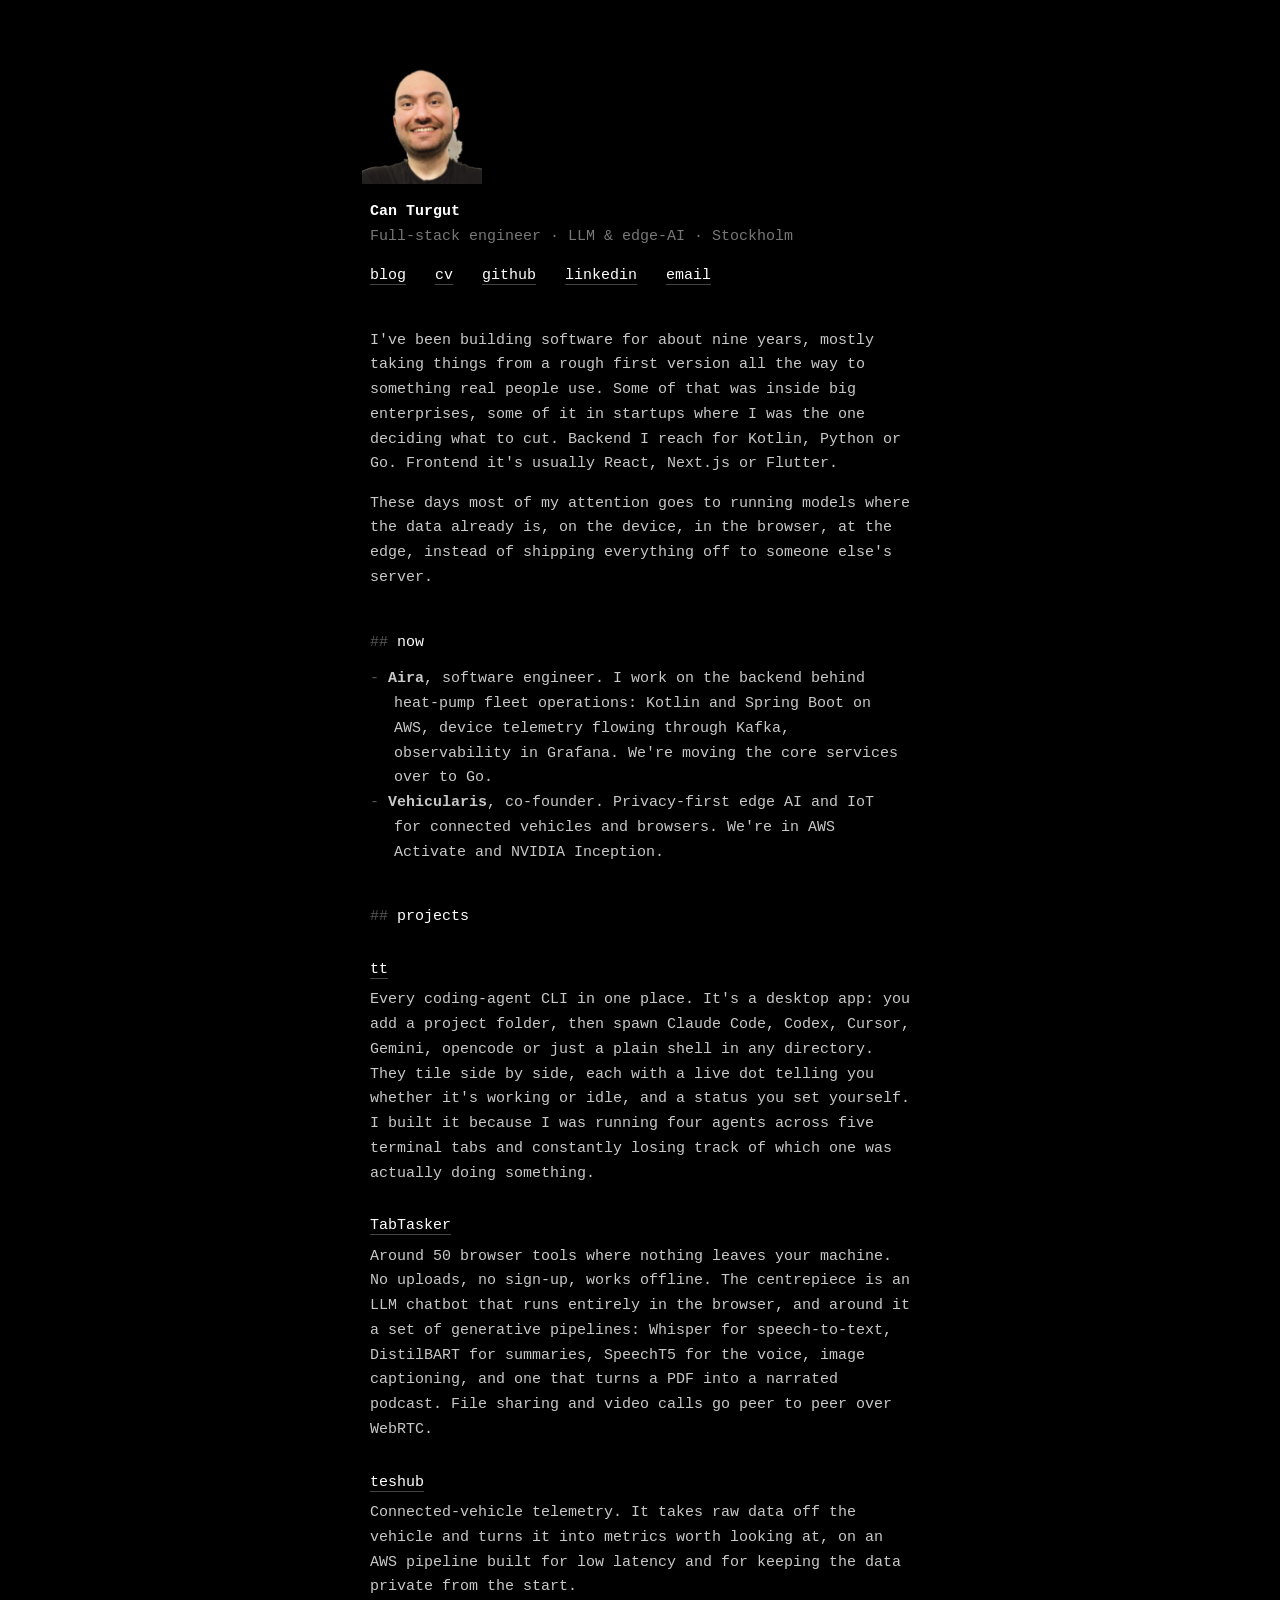
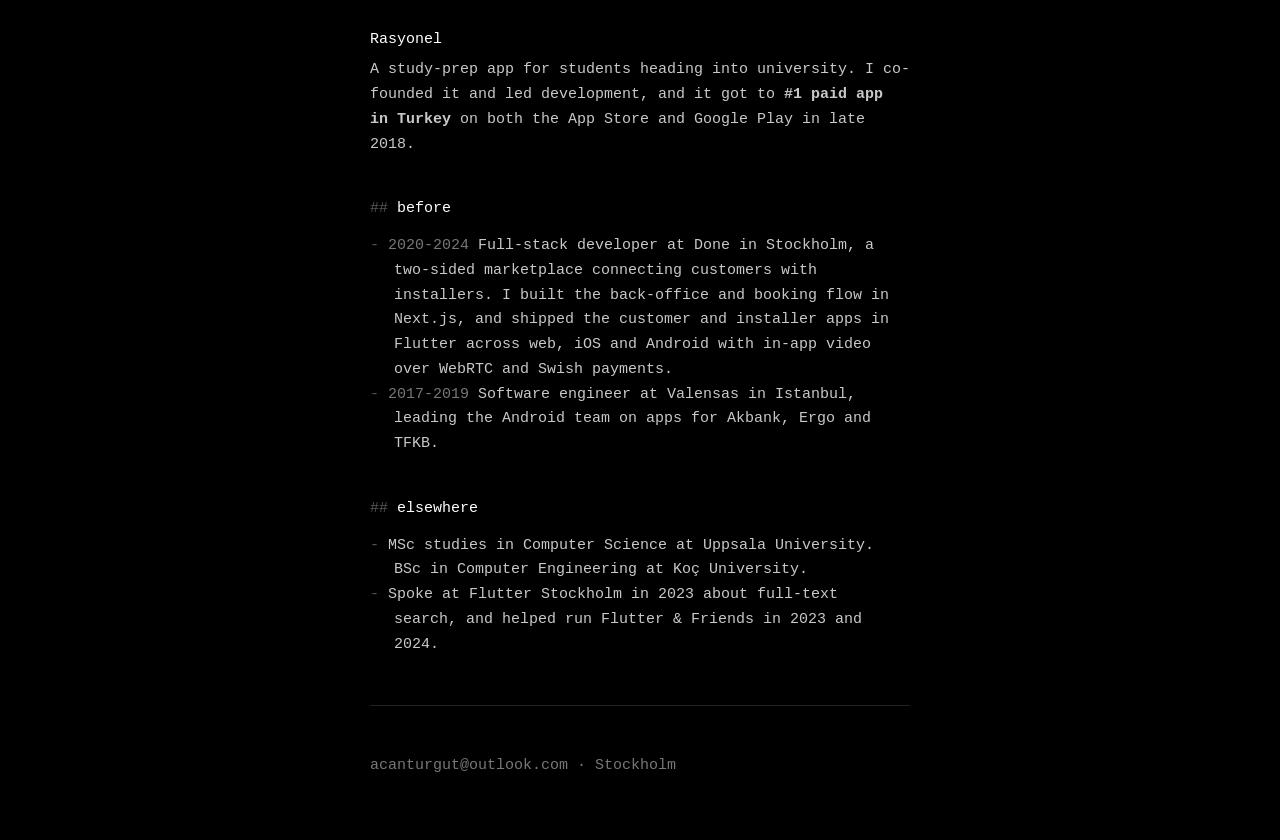
==== commit 0a7a9643: "Rewrite copy, add posts, cut out photo background - Looser, more conversational tone throughout; pun" ====
--- a/index.html
+++ b/index.html
@@ -23,74 +23,81 @@
 </nav>
 
 <p>
-9+ years taking products from first prototype to production, in large
-enterprises and fast-moving startups. Backend in Kotlin/Spring Boot, Python and
-Go; frontend in React, Next.js and Flutter. Right now I co-found
-<a href="https://vehicularis.com">Vehicularis</a>, where I build privacy-first
-LLM and edge-AI products &mdash; including an LLM chatbot that runs entirely in
-the browser.
+I've been building software for about nine years, mostly taking things from a
+rough first version all the way to something real people use. Some of that was
+inside big enterprises, some of it in startups where I was the one deciding what
+to cut. Backend I reach for Kotlin, Python or Go. Frontend it's usually React,
+Next.js or Flutter.
+</p>
+<p>
+These days most of my attention goes to running models where the data already
+is, on the device, in the browser, at the edge, instead of shipping everything
+off to someone else's server.
 </p>
 
 <h2>now</h2>
 <ul>
-  <li><strong>Aira</strong> &mdash; software engineer on the backend behind
-      heat-pump fleet operations. Kotlin/Spring Boot on AWS, device telemetry
-      through Kafka streams, observability in Grafana, moving core services to Go.</li>
-  <li><strong>Vehicularis</strong> &mdash; co-founder. Edge-AI and IoT for
-      connected vehicles and browsers. In AWS Activate and NVIDIA Inception.</li>
+  <li><strong>Aira</strong>, software engineer. I work on the backend behind
+      heat-pump fleet operations: Kotlin and Spring Boot on AWS, device telemetry
+      flowing through Kafka, observability in Grafana. We're moving the core
+      services over to Go.</li>
+  <li><strong>Vehicularis</strong>, co-founder. Privacy-first edge AI and IoT for
+      connected vehicles and browsers. We're in AWS Activate and NVIDIA Inception.</li>
 </ul>
 
 <h2>projects</h2>
 
 <h3><a href="https://github.com/acanturgut/tt">tt</a></h3>
 <p>
-Every coding-agent CLI in one place. A desktop app (Tauri + xterm.js): add a
-project folder, then spawn Claude Code, Codex, Cursor, Gemini, opencode or a
-plain terminal in any directory &mdash; tiled side by side, each with a live
-activity dot and a workflow status you set. Sessions run inside tmux, so they
-survive closing the app. I built it because I was juggling four agents across
-five terminal tabs and losing track of which one was actually working.
+Every coding-agent CLI in one place. It's a desktop app: you add a project
+folder, then spawn Claude Code, Codex, Cursor, Gemini, opencode or just a plain
+shell in any directory. They tile side by side, each with a live dot telling you
+whether it's working or idle, and a status you set yourself. I built it because
+I was running four agents across five terminal tabs and constantly losing track
+of which one was actually doing something.
 </p>
 
 <h3><a href="https://tabtasker.com">TabTasker</a></h3>
 <p>
-In-browser AI and productivity suite &mdash; 50+ tools where everything runs on
-your own device. No uploads, no sign-up, works offline. The centerpiece is an
-LLM chatbot running fully in the browser on the edge, plus generative-AI
-pipelines around it: Whisper speech-to-text, DistilBART summaries, SpeechT5
-text-to-speech, image captioning, and PDF-to-narrated-podcast. Peer-to-peer file
-sharing and video calls over WebRTC.
+Around 50 browser tools where nothing leaves your machine. No uploads, no
+sign-up, works offline. The centrepiece is an LLM chatbot that runs entirely in
+the browser, and around it a set of generative pipelines: Whisper for
+speech-to-text, DistilBART for summaries, SpeechT5 for the voice, image
+captioning, and one that turns a PDF into a narrated podcast. File sharing and
+video calls go peer to peer over WebRTC.
 </p>
 
 <h3><a href="https://teshub.app">teshub</a></h3>
 <p>
-Connected-vehicle telemetry platform. Turns raw vehicle data into AI-driven
-metrics on an AWS pipeline built for low latency and privacy from the start.
+Connected-vehicle telemetry. It takes raw data off the vehicle and turns it into
+metrics worth looking at, on an AWS pipeline built for low latency and for
+keeping the data private from the start.
 </p>
 
 <h3>Rasyonel</h3>
 <p>
-Study-prep app for students heading into university. Co-founded it and led
-development to <strong>#1 paid app in Turkey</strong> on both the App Store and
-Google Play (Q4 2018).
+A study-prep app for students heading into university. I co-founded it and led
+development, and it got to <strong>#1 paid app in Turkey</strong> on both the
+App Store and Google Play in late 2018.
 </p>
 
 <h2>before</h2>
 <ul>
-  <li><span class="dim">2020&ndash;2024</span> &mdash; Full-stack developer at Done
-      (Stockholm). Two-sided marketplace: Next.js back-office and booking flow,
-      Flutter apps across Web/iOS/Android with in-app WebRTC video and Swish payments.</li>
-  <li><span class="dim">2017&ndash;2019</span> &mdash; Software engineer at Valensas
-      (Istanbul). Led the Android team building apps for Akbank, Ergo and TFKB.</li>
+  <li><span class="dim">2020-2024</span> Full-stack developer at Done in
+      Stockholm, a two-sided marketplace connecting customers with installers. I
+      built the back-office and booking flow in Next.js, and shipped the customer
+      and installer apps in Flutter across web, iOS and Android with in-app video
+      over WebRTC and Swish payments.</li>
+  <li><span class="dim">2017-2019</span> Software engineer at Valensas in
+      Istanbul, leading the Android team on apps for Akbank, Ergo and TFKB.</li>
 </ul>
 
 <h2>elsewhere</h2>
 <ul>
-  <li>MSc studies in Computer Science, Uppsala University. BSc Computer
-      Engineering, Ko&ccedil; University.</li>
-  <li>Spoke at Flutter Stockholm (2022) on full-text search integration; crew at
-      Flutter &amp; Friends (2023, 2024).</li>
-  <li>Turkish, English, some Swedish and German.</li>
+  <li>MSc studies in Computer Science at Uppsala University. BSc in Computer
+      Engineering at Ko&ccedil; University.</li>
+  <li>Spoke at Flutter Stockholm in 2023 about full-text search, and helped run
+      Flutter &amp; Friends in 2023 and 2024.</li>
 </ul>
 
 <hr>
--- a/style.css
+++ b/style.css
@@ -10,11 +10,9 @@
 }
 
 img.me {
-  width: 96px;
-  height: 96px;
-  border-radius: 50%;
+  width: 120px;
   display: block;
-  margin-bottom: 1.5rem;
+  margin: 0 0 1rem -8px;
 }
 
 h1 { font-size: 15px; color: #fff; margin: 0; }
@@ -37,5 +35,26 @@
 
 hr { border: 0; border-top: 1px solid #222; margin: 3rem 0; }
 
+pre {
+  color: #7d7d7d;
+  border-left: 1px solid #2a2a2a;
+  padding: 0.25rem 0 0.25rem 1rem;
+  margin: 1.25rem 0;
+  overflow-x: auto;
+  font-size: 12.5px;
+  line-height: 1.45;
+}
+
+code { color: #fff; }
+
+/* screenshots break out wider than the text column */
+img.shot {
+  display: block;
+  width: min(94vw, 1100px);
+  margin: 1.75rem 0 1.75rem calc((100% - min(94vw, 1100px)) / 2);
+  border: 1px solid #222;
+  border-radius: 3px;
+}
+
 /* ponytail: single stylesheet for both pages; split when a third page needs
    something different. */
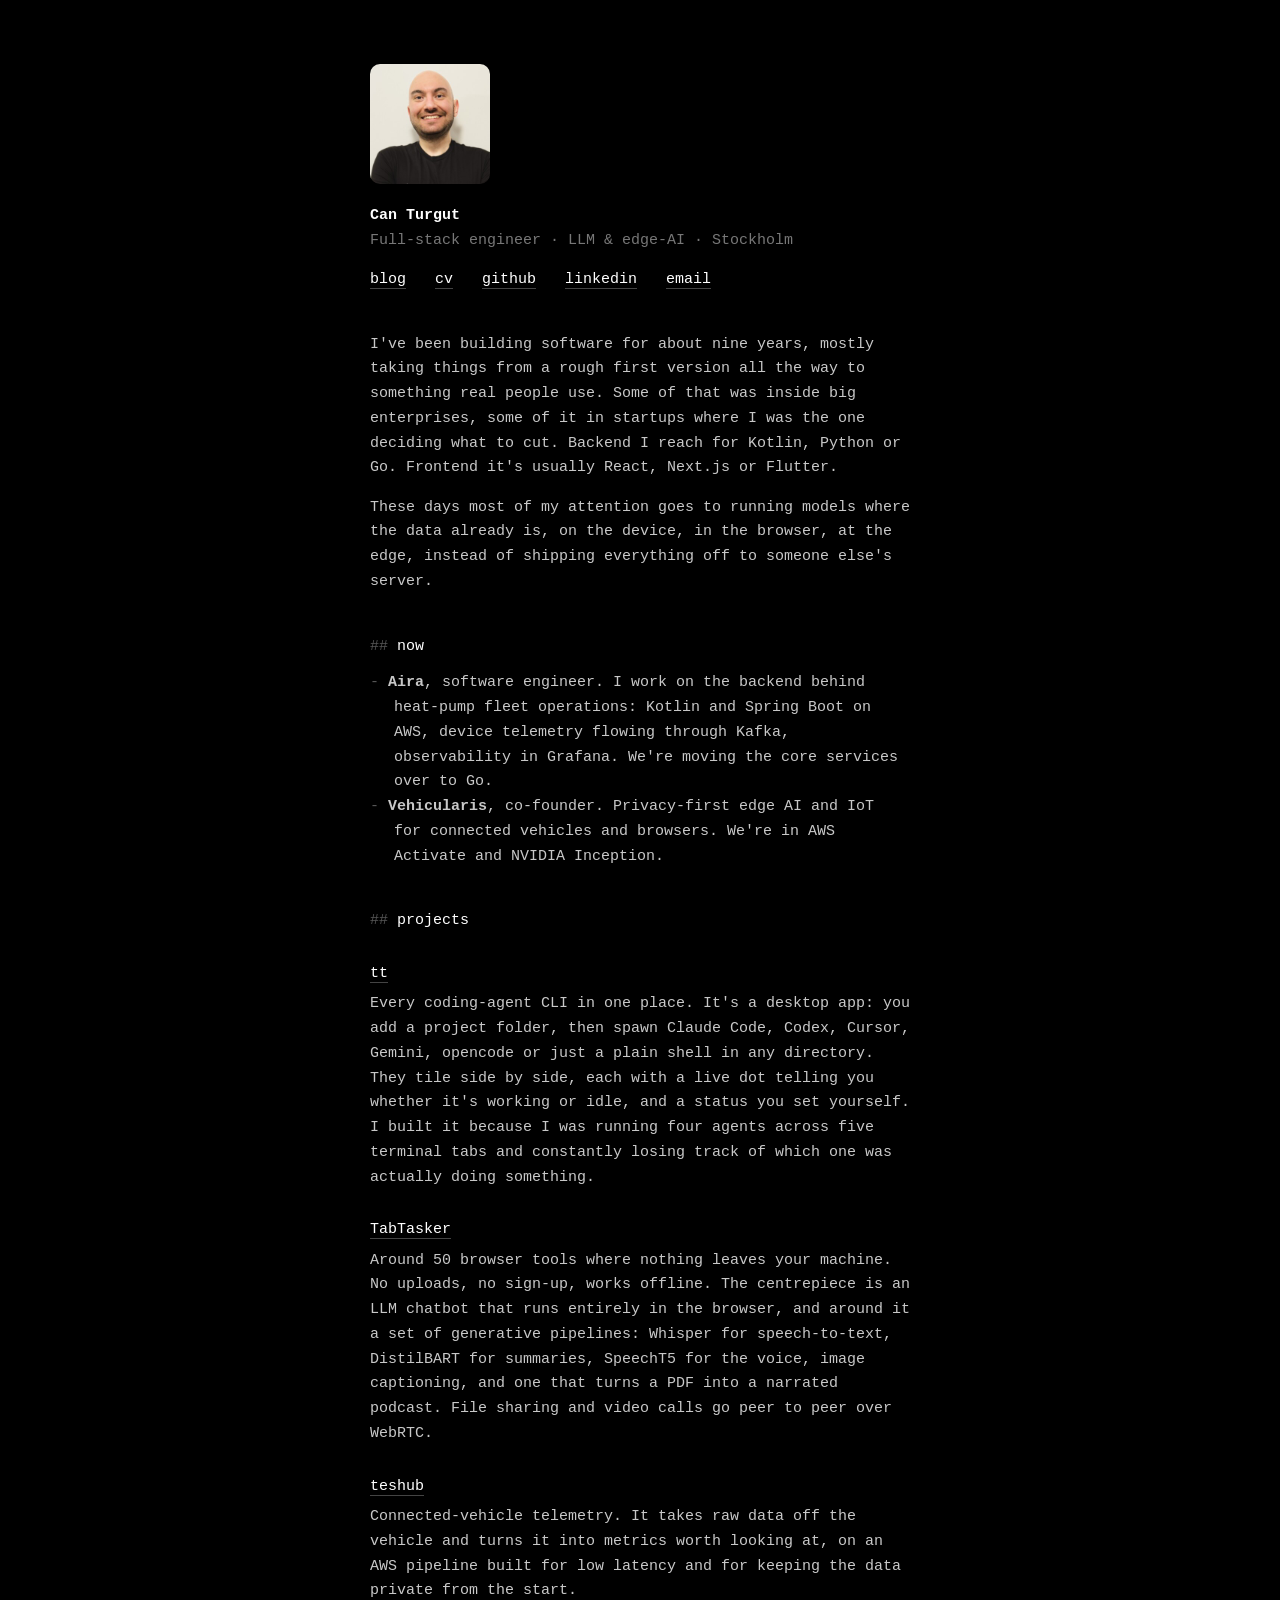
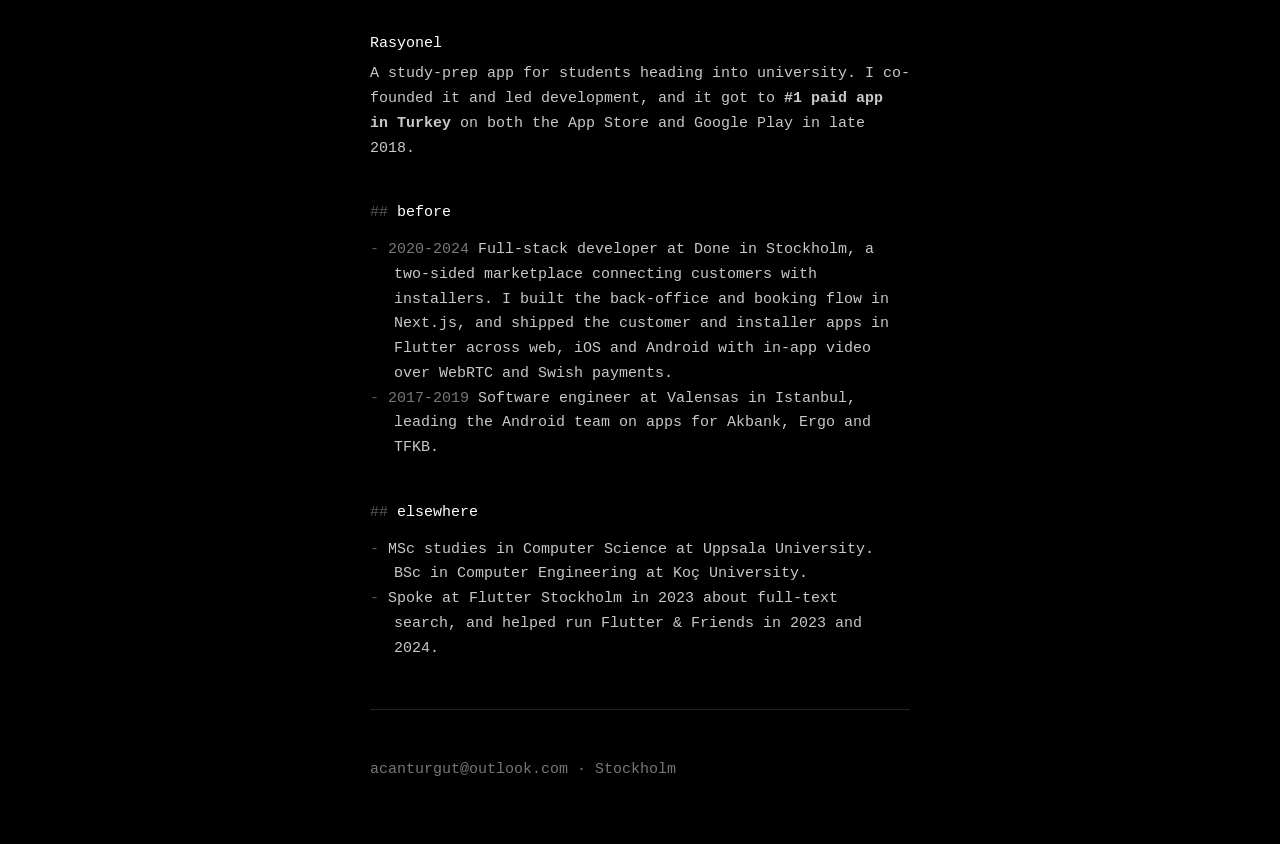
==== commit 48dc3e70: "Use the original photo with rounded corners Co-Authored-By: Claude Opus 5 <noreply@anthropic.com>" ====
--- a/index.html
+++ b/index.html
@@ -9,7 +9,7 @@
 </head>
 <body>
 
-<img class="me" src="me.png" alt="Can Turgut">
+<img class="me" src="me.jpg" alt="Can Turgut">
 
 <h1>Can Turgut</h1>
 <p class="dim">Full-stack engineer &middot; LLM &amp; edge-AI &middot; Stockholm</p>
--- a/style.css
+++ b/style.css
@@ -12,7 +12,8 @@
 img.me {
   width: 120px;
   display: block;
-  margin: 0 0 1rem -8px;
+  border-radius: 10px;
+  margin: 0 0 1.25rem;
 }
 
 h1 { font-size: 15px; color: #fff; margin: 0; }
@@ -47,6 +48,10 @@
 
 code { color: #fff; }
 
+ul.toc li { padding-left: 0; text-indent: 0; margin-bottom: 0.35rem; }
+ul.toc li::before { content: none; }
+ul.toc .dim { margin-right: 0.6rem; }
+
 /* screenshots break out wider than the text column */
 img.shot {
   display: block;
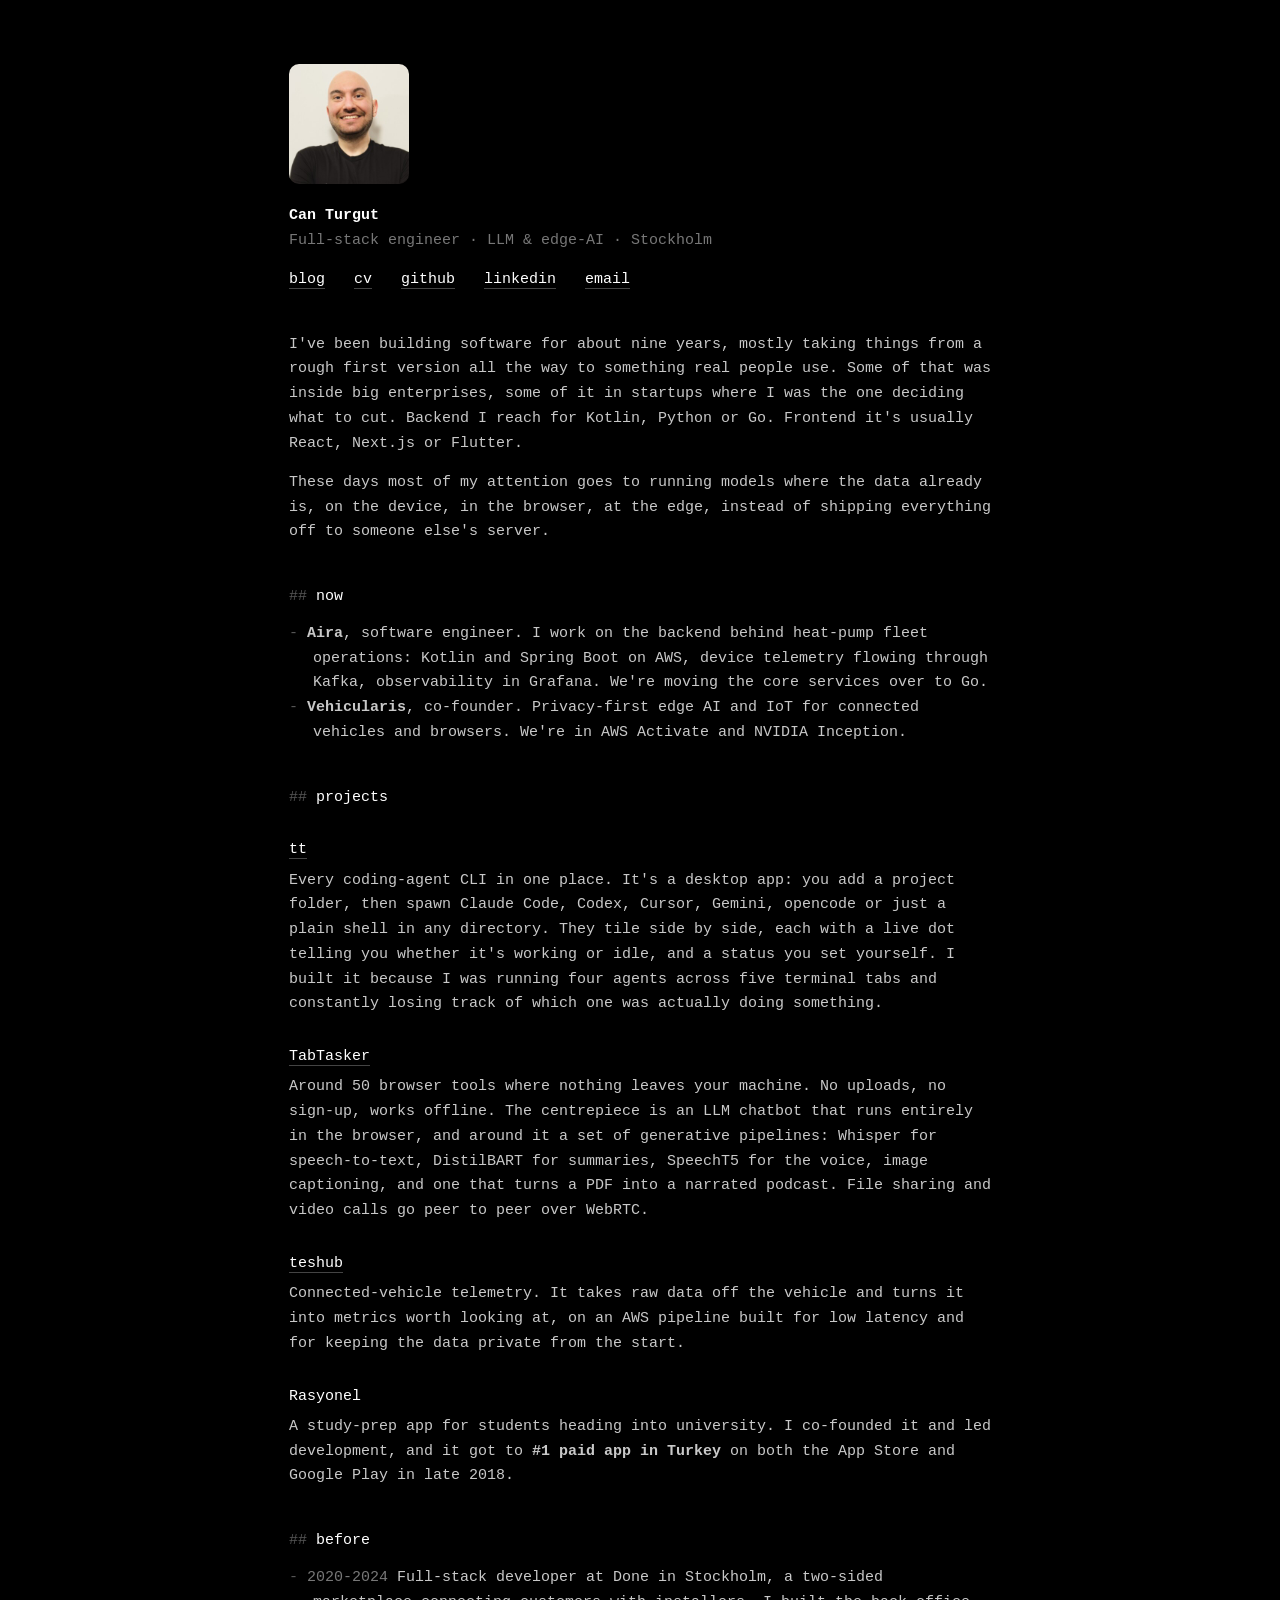
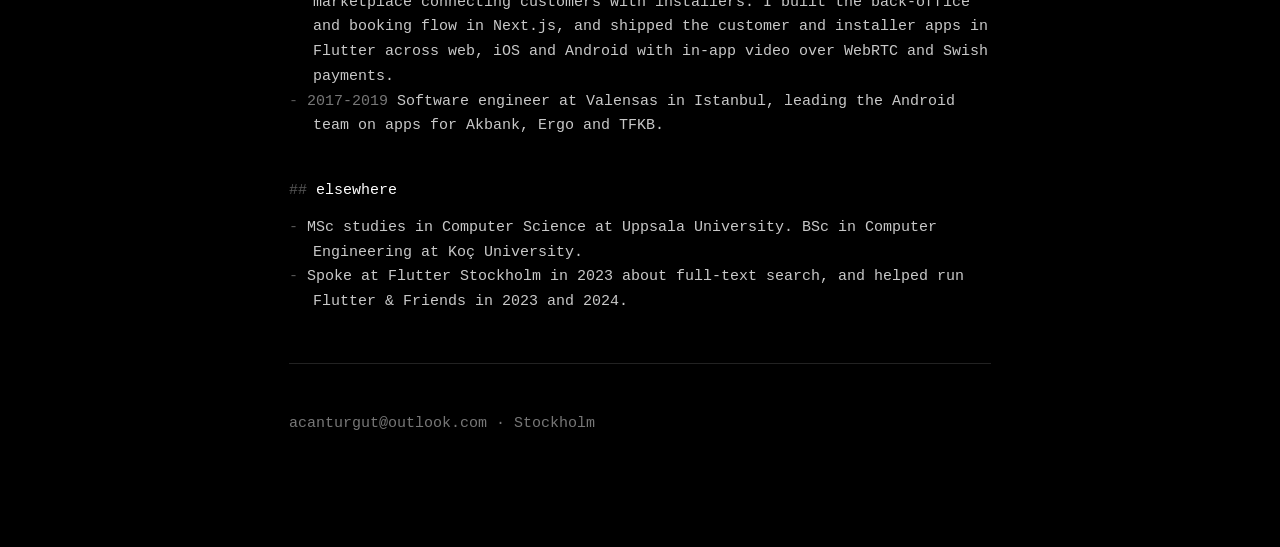
==== commit 1f5c1db7: "Open external links in a new tab Co-Authored-By: Claude Opus 5 <noreply@anthropic.com>" ====
--- a/index.html
+++ b/index.html
@@ -17,8 +17,8 @@
 <nav>
   <a href="blog.html">blog</a>
   <a href="cv.pdf">cv</a>
-  <a href="https://github.com/acanturgut">github</a>
-  <a href="https://linkedin.com/in/a-can-turgut">linkedin</a>
+  <a href="https://github.com/acanturgut" target="_blank" rel="noopener">github</a>
+  <a href="https://linkedin.com/in/a-can-turgut" target="_blank" rel="noopener">linkedin</a>
   <a href="mailto:acanturgut@outlook.com">email</a>
 </nav>
 
@@ -47,7 +47,7 @@
 
 <h2>projects</h2>
 
-<h3><a href="https://github.com/acanturgut/tt">tt</a></h3>
+<h3><a href="https://github.com/acanturgut/tt" target="_blank" rel="noopener">tt</a></h3>
 <p>
 Every coding-agent CLI in one place. It's a desktop app: you add a project
 folder, then spawn Claude Code, Codex, Cursor, Gemini, opencode or just a plain
@@ -57,7 +57,7 @@
 of which one was actually doing something.
 </p>
 
-<h3><a href="https://tabtasker.com">TabTasker</a></h3>
+<h3><a href="https://tabtasker.com" target="_blank" rel="noopener">TabTasker</a></h3>
 <p>
 Around 50 browser tools where nothing leaves your machine. No uploads, no
 sign-up, works offline. The centrepiece is an LLM chatbot that runs entirely in
@@ -67,7 +67,7 @@
 video calls go peer to peer over WebRTC.
 </p>
 
-<h3><a href="https://teshub.app">teshub</a></h3>
+<h3><a href="https://teshub.app" target="_blank" rel="noopener">teshub</a></h3>
 <p>
 Connected-vehicle telemetry. It takes raw data off the vehicle and turns it into
 metrics worth looking at, on an AWS pipeline built for low latency and for
--- a/style.css
+++ b/style.css
@@ -4,7 +4,7 @@
   background: #000;
   color: #c8c8c8;
   font: 15px/1.65 ui-monospace, SFMono-Regular, Menlo, Consolas, monospace;
-  max-width: 60ch;
+  max-width: 78ch;
   margin: 0 auto;
   padding: 4rem 1.25rem 6rem;
 }
